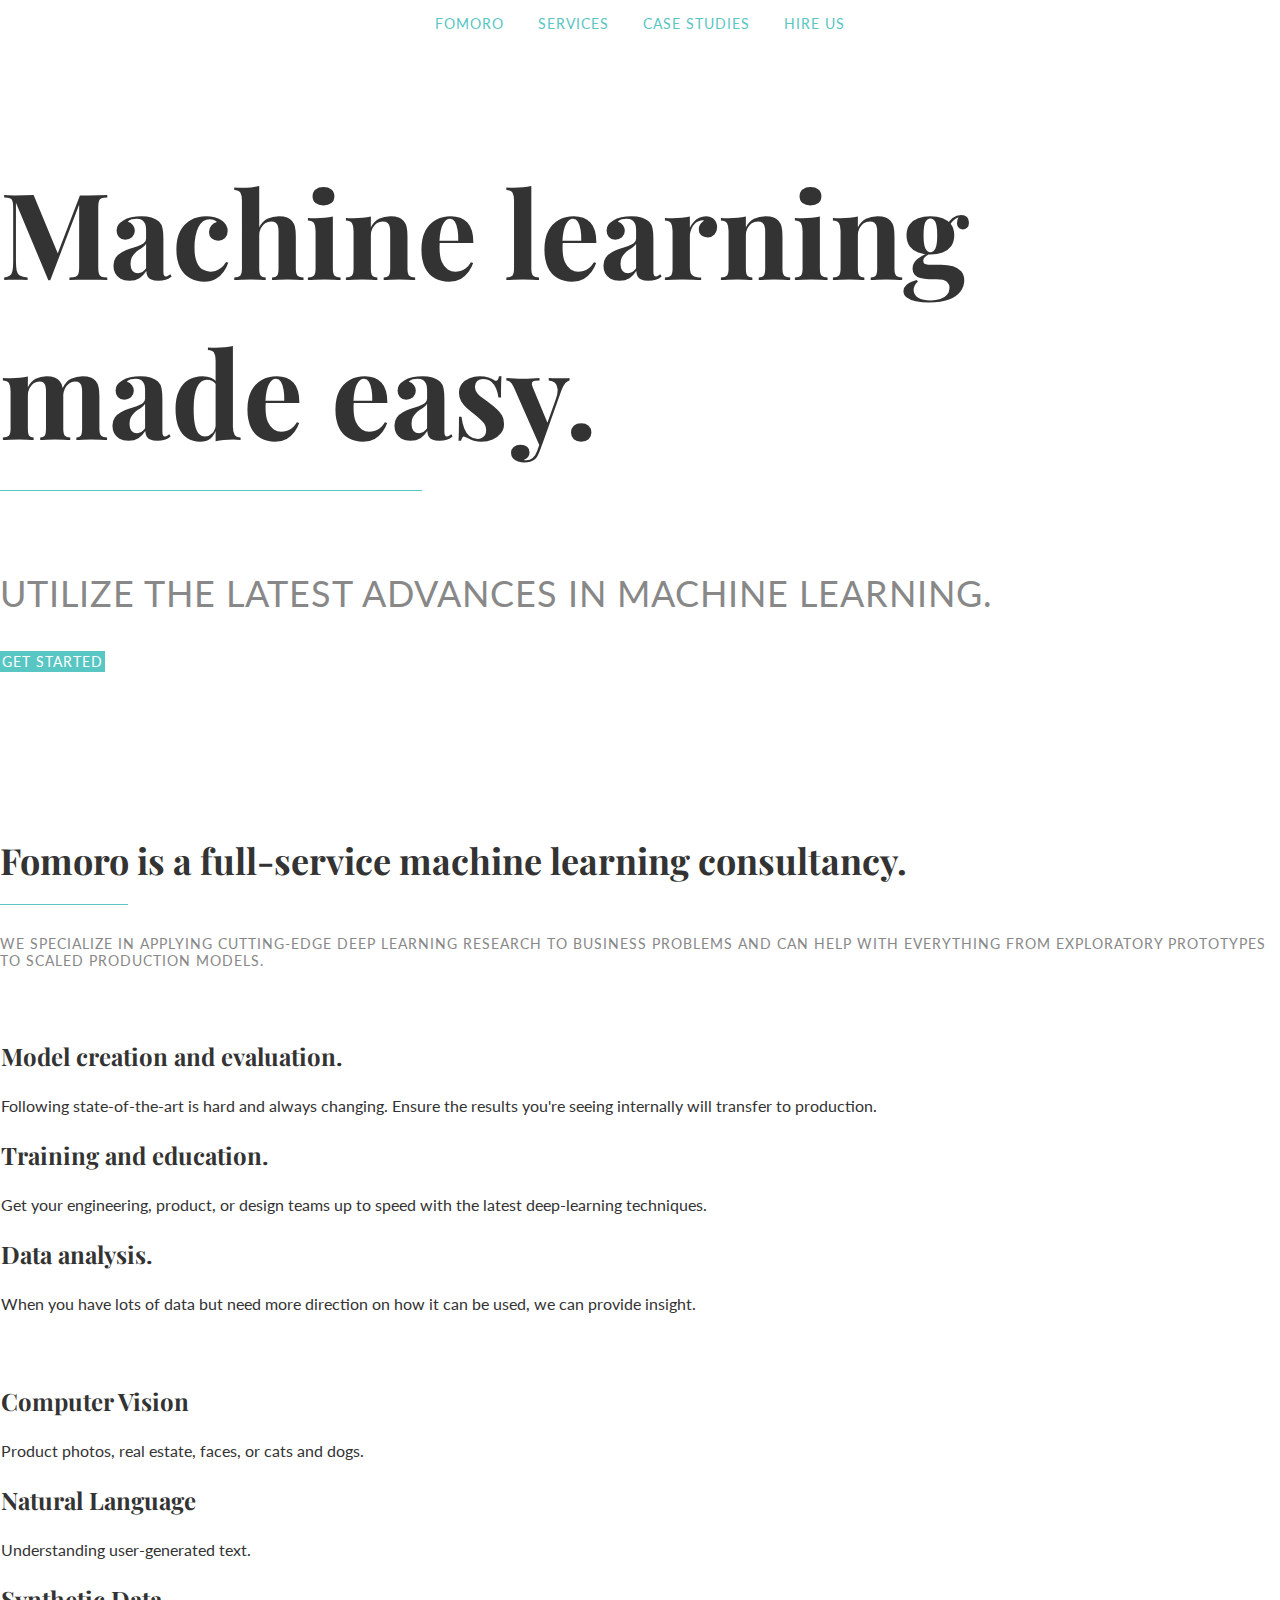
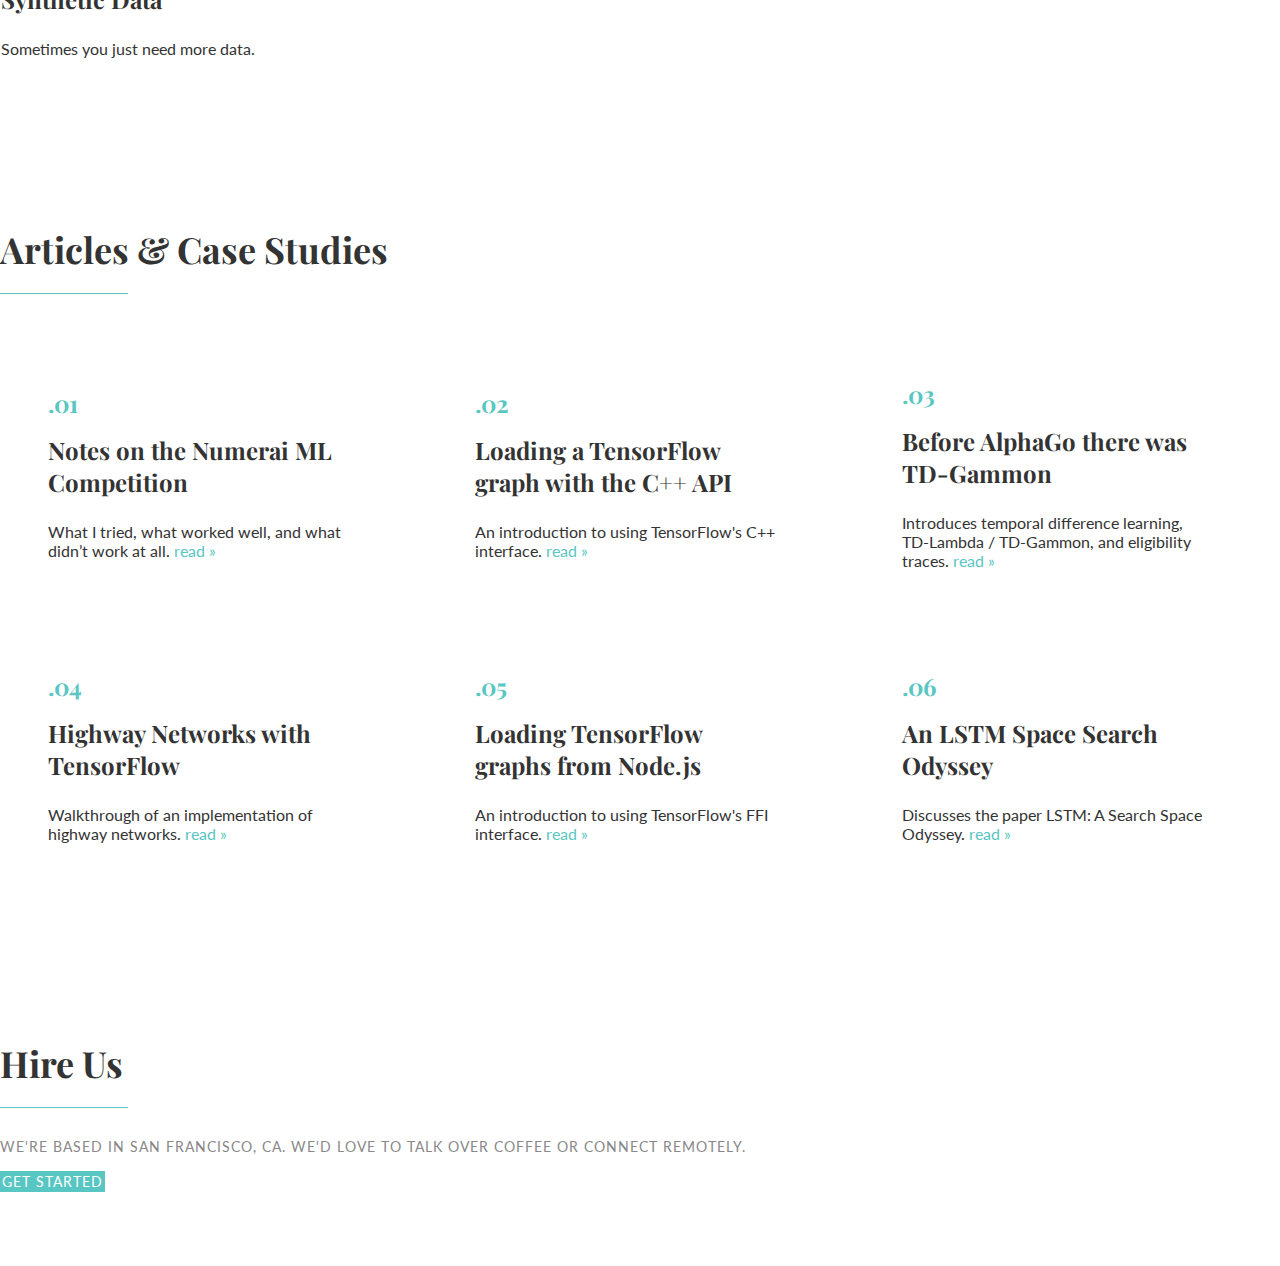
==== index.html @ 766ec42b "Remove default message" ====
<!DOCTYPE html>
<html lang="en">
  <head>
    <meta charset="UTF-8">
    <meta http-equiv="X-UA-Compatible" content="IE=edge">
    <meta name="viewport" content="width=device-width, initial-scale=1, shrink-to-fit=no">
    <meta name="description" content="Machine learning made easy&mdash;consulting services">

    <title>Fomoro</title>

    <link href="favicon.ico" rel="icon">
    <link href="https://fonts.googleapis.com/css?family=Lato:700|Open+Sans:300" rel="stylesheet">
    <link rel="stylesheet" href="https://maxcdn.bootstrapcdn.com/bootstrap/4.0.0-alpha.4/css/bootstrap.min.css" integrity="sha384-2hfp1SzUoho7/TsGGGDaFdsuuDL0LX2hnUp6VkX3CUQ2K4K+xjboZdsXyp4oUHZj" crossorigin="anonymous">
    <link rel="stylesheet" href="/styles/main.css">

  </head>
  <body>

    <nav>
      <a class="first" href="#fomoro">Fomoro</a>
      <a href="#services">Services</a>
      <a href="#case-studies">Case Studies</a>
      <a href="#hire-us" onclick="Intercom('showNewMessage')">Hire Us</a>
    </nav>

    <section id="fomoro">
      <div class="container">
        <h1 class="col-md-12">Machine learning<br />made easy.</h1>
        <p class="sub-heading col-md-8">Utilize the latest advances in machine learning.</p>
        <p class="col-md-12">
            <a href="#contact" class="btn btn-primary btn-lg" onclick="Intercom('showNewMessage')">Get Started</a>
        </p>
      </div>
    </section>
    <section id="services">
      <div class="container">
        <h2 class="col-md-12">Fomoro is a full-service machine learning consultancy.</h2>
        <p class="sub-heading col-md-12">
           We specialize in applying cutting-edge deep learning research to business problems and can help with everything from exploratory prototypes to scaled production models.</p>
        </p>
        <div class="content-section">
          <div class="col-md-4">
            <h3>Model creation and evaluation.</h3>
            <p>Following state-of-the-art is hard and always changing. Ensure the results you're seeing internally will transfer to production.</p>
          </div>
          <div class="col-md-4">
            <h3>Training and education.</h3>
            <p>Get your engineering, product, or design teams up to speed with the latest deep-learning techniques.</p>
          </div>
          <div class="col-md-4">
            <h3>Data analysis.</h3>
            <p>When you have lots of data but need more direction on how it can be used, we can provide insight.</p>
          </div>
        </div>
        <div class="content-section">
          <div class="col-md-4">
            <h3>Computer Vision</h3>
            <p>Product photos, real estate, faces, or cats and dogs.</p>
          </div>
          <div class="col-md-4">
            <h3>Natural Language</h3>
            <p>Understanding user-generated text.</p>
          </div>
          <div class="col-md-4">
            <h3>Synthetic Data</h3>
            <p>Sometimes you just need more data.</p>
          </div>
        </div>
      </div>
    </section>
    <section id="case-studies">
      <div class="container">
        <h2 class="col-md-12">Articles &amp; Case Studies</h2>
        <div class="col-md-12 item-container">
          <div class="item">
            <h3><a href='https://medium.com/@jimfleming/notes-on-the-numerai-ml-competition-14e3d42c19f3#.djr8fx50w' target='_blank'>.01</a>Notes on the Numerai ML Competition</h3>
            <p>What I tried, what worked well, and what didn’t work at all. <a href='https://medium.com/@jimfleming/notes-on-the-numerai-ml-competition-14e3d42c19f3#.djr8fx50w' target='_blank'>read &raquo;</a></p>
          </div>
          <div class="item">
            <h3><a href='https://medium.com/jim-fleming/loading-a-tensorflow-graph-with-the-c-api-4caaff88463f#.6z4xspm78' target='_blank'>.02</a>Loading a TensorFlow graph with the C++ API</h3>
            <p>An introduction to using TensorFlow's C++ interface. <a href='https://medium.com/jim-fleming/loading-a-tensorflow-graph-with-the-c-api-4caaff88463f#.6z4xspm78' target='_blank'>read &raquo;</a></p>
          </div>
          <div class="item">
            <h3><a href='https://medium.com/jim-fleming/before-alphago-there-was-td-gammon-13deff866197#.bs6jgsn0q' target='_blank'>.03</a>Before AlphaGo there was TD-Gammon</h3>
            <p>Introduces temporal difference learning, TD-Lambda / TD-Gammon, and eligibility traces. <a href='https://medium.com/jim-fleming/before-alphago-there-was-td-gammon-13deff866197#.bs6jgsn0q' target='_blank'>read &raquo;</a></p>
          </div>
          <div class="item">
            <h3><a href='https://medium.com/jim-fleming/highway-networks-with-tensorflow-1e6dfa667daa#.y8e3gtjgt' target='_blank'>.04</a>Highway Networks with TensorFlow</h3>
            <p>Walkthrough of an implementation of highway networks. <a href='https://medium.com/jim-fleming/highway-networks-with-tensorflow-1e6dfa667daa#.y8e3gtjgt' target='_blank'>read &raquo;</a></p>
          </div>
          <div class="item">
            <h3><a href='https://medium.com/jim-fleming/loading-tensorflow-graphs-via-host-languages-be10fd81876f#.wbjr0rbnh' target='_blank'>.05</a>Loading TensorFlow graphs from Node.js</h3>
            <p>An introduction to using TensorFlow's FFI interface. <a href='https://medium.com/jim-fleming/loading-tensorflow-graphs-via-host-languages-be10fd81876f#.wbjr0rbnh' target='_blank'>read &raquo;</a></p>
          </div>
          <div class="item">
            <h3><a href='https://medium.com/jim-fleming/implementing-lstm-a-search-space-odyssey-7d50c3bacf93#.ju5tr426h' target='_blank'>.06</a>An LSTM Space Search Odyssey</h3>
            <p>Discusses the paper LSTM: A Search Space Odyssey. <a href='https://medium.com/jim-fleming/implementing-lstm-a-search-space-odyssey-7d50c3bacf93#.ju5tr426h' target='_blank'>read &raquo;</a></p>
          </div>
        </div>
      </div>
    </section>
    <section id="hire-us">
      <div class="container">
        <h2 class="col-md-12">Hire Us</h2>
        <p class="sub-heading col-md-12">We're based in San Francisco, CA. We'd love to talk over coffee or connect remotely.</p>
        <p class="col-md-12">
            <a href="#contact" class="btn btn-primary btn-lg" onclick="Intercom('showNewMessage')">Get Started</a>
        </p>
      </div>
    </section>
    <div id="gears" class="image"/>    
    <script>
      !function(){var analytics=window.analytics=window.analytics||[];if(!analytics.initialize)if(analytics.invoked)window.console&&console.error&&console.error("Segment snippet included twice.");else{analytics.invoked=!0;analytics.methods=["trackSubmit","trackClick","trackLink","trackForm","pageview","identify","group","track","ready","alias","page","once","off","on"];analytics.factory=function(t){return function(){var e=Array.prototype.slice.call(arguments);e.unshift(t);analytics.push(e);return analytics}};for(var t=0;t<analytics.methods.length;t++){var e=analytics.methods[t];analytics[e]=analytics.factory(e)}analytics.load=function(t){var e=document.createElement("script");e.type="text/javascript";e.async=!0;e.src=("https:"===document.location.protocol?"https://":"http://")+"cdn.segment.com/analytics.js/v1/"+t+"/analytics.min.js";var n=document.getElementsByTagName("script")[0];n.parentNode.insertBefore(e,n)};analytics.SNIPPET_VERSION="3.0.1";
        analytics.load("8Ufk21a4lJGLdAn3DecjekkwQHIO7upU");
        analytics.page()
      }}();
    </script>

    <script>
      window.intercomSettings = {
        app_id: "af833orb"
      };
    </script>
    <script>(function(){var w=window;var ic=w.Intercom;if(typeof ic==="function"){ic('reattach_activator');ic('update',intercomSettings);}else{var d=document;var i=function(){i.c(arguments)};i.q=[];i.c=function(args){i.q.push(args)};w.Intercom=i;function l(){var s=d.createElement('script');s.type='text/javascript';s.async=true;s.src='https://widget.intercom.io/widget/af833orb';var x=d.getElementsByTagName('script')[0];x.parentNode.insertBefore(s,x);}if(w.attachEvent){w.attachEvent('onload',l);}else{w.addEventListener('load',l,false);}}})()</script>
  </body>
</html>
---- styles/main.css ----
@import url('https://fonts.googleapis.com/css?family=Lato|Playfair+Display');

html, body {
  height: 100%;
}

body {
  margin: 0;
  padding: 0;
  font-family: 'Lato', sans-serif;
  font-size: 16px;
  color: #333;
}

a {
  color: #58c6c2;
  text-decoration: none;
}

a:hover, a:active, a:focus {
  color: #8ead67;
  text-decoration: none;
}

h1, h2, h3 {
  font-family: 'Playfair Display', serif;
}

h1 {
  margin-top: 10vh;
  font-size: 120px;
}

h2 {
  font-size: 36px;
}

h1:after, h2:after {
  content: '';
  display: block;
  width: 10%;
  height: 1px;
  background-color: #58c6c2;
  margin: 20px 0 0;
}

h1:after {
  width: 33%;
}

h3 {
  font-size: 24px;
}

nav {
  text-align: center;
  position: fixed;
  top: 0;
  z-index: 2;
  width: 100%;
  background: #fff;
}

nav a {
  padding: 15px;
  display: inline-block;
  text-transform: uppercase;
  font-size: 14px;
  letter-spacing: 1px;
}

section {
  padding: 60px 0;
  overflow: hidden;
}

.sub-heading{
  text-transform: uppercase;
  font-size: 14px;
  color: #888;
  letter-spacing: 1px;
}

#fomoro .sub-heading {
  font-size: 36px;
}

.content-section {
  padding-top: 30px;
  border: 1px solid transparent;
  overflow: hidden;
}

.item-container {
  display: flex;
  flex-flow: row wrap;
}

.item {
  width: 300px;
  margin: auto;
  padding: 30px;
  padding-left: 0;
}

.item h3 a {
  display: block;
  margin-bottom: 15px;
}

.btn-primary {
  color: #fff;
  background-color: #58c6c2;
  border: 2px solid #58c6c2;
  border-radius: 0;
  text-transform: uppercase;
  font-size: 14px;
  letter-spacing: 1px;
}

.btn-primary:hover,
.btn-primary:active,
.btn-primary:focus,
.btn-primary:active:focus {
  color: #58c6c2;
  background-color: #fff;
  border: 2px solid #58c6c2;
}
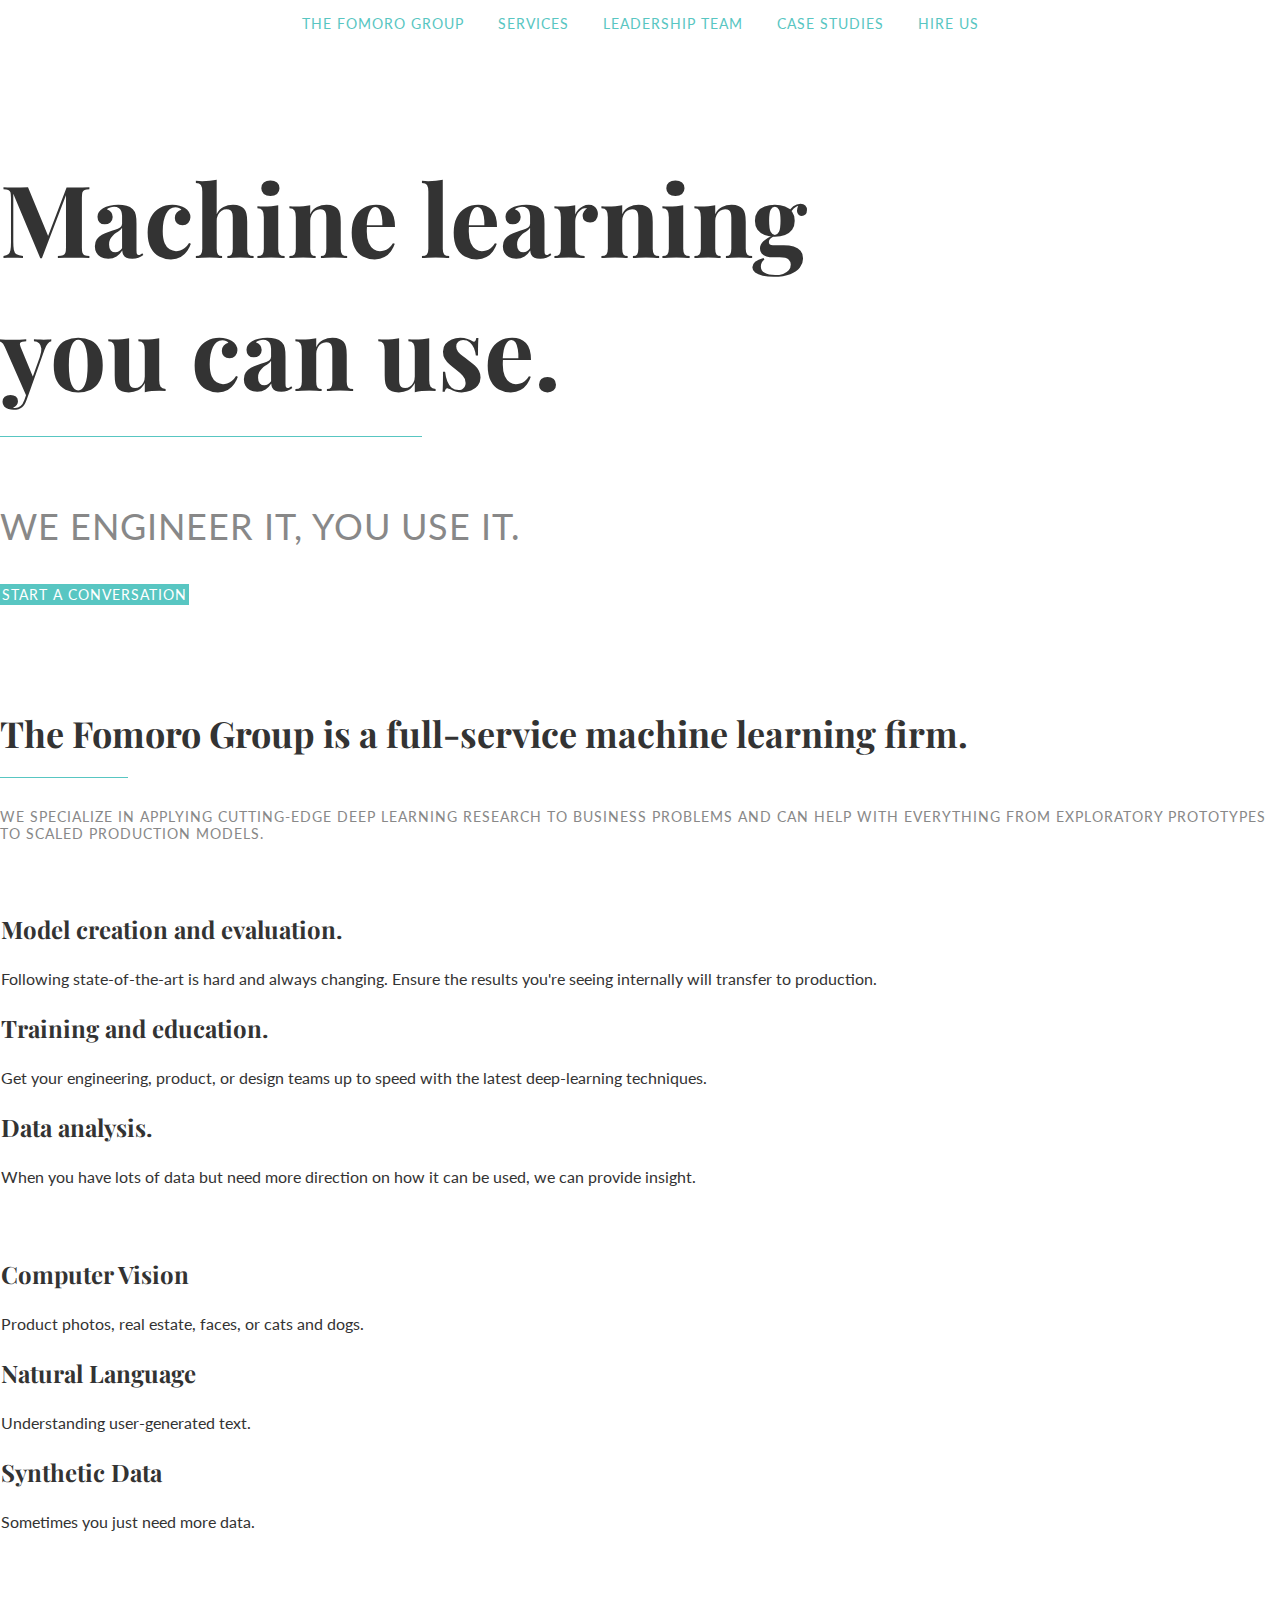
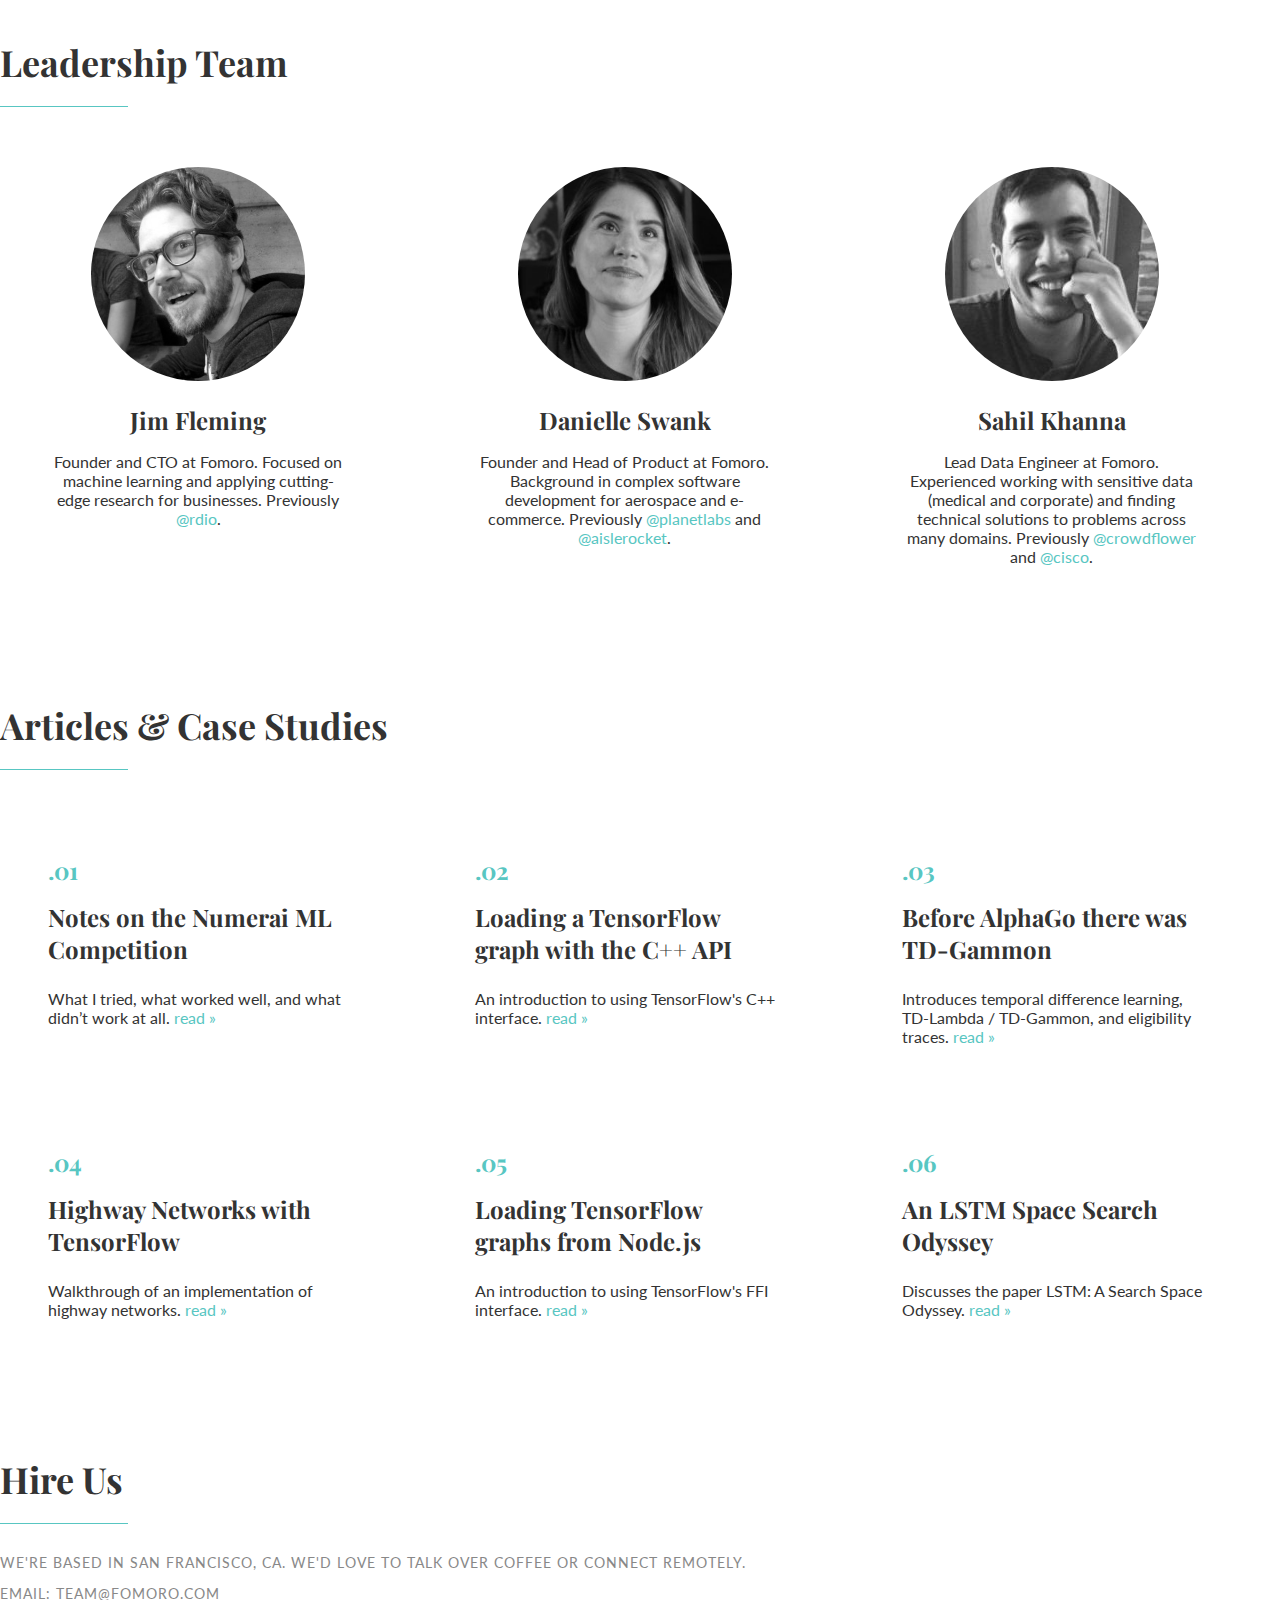
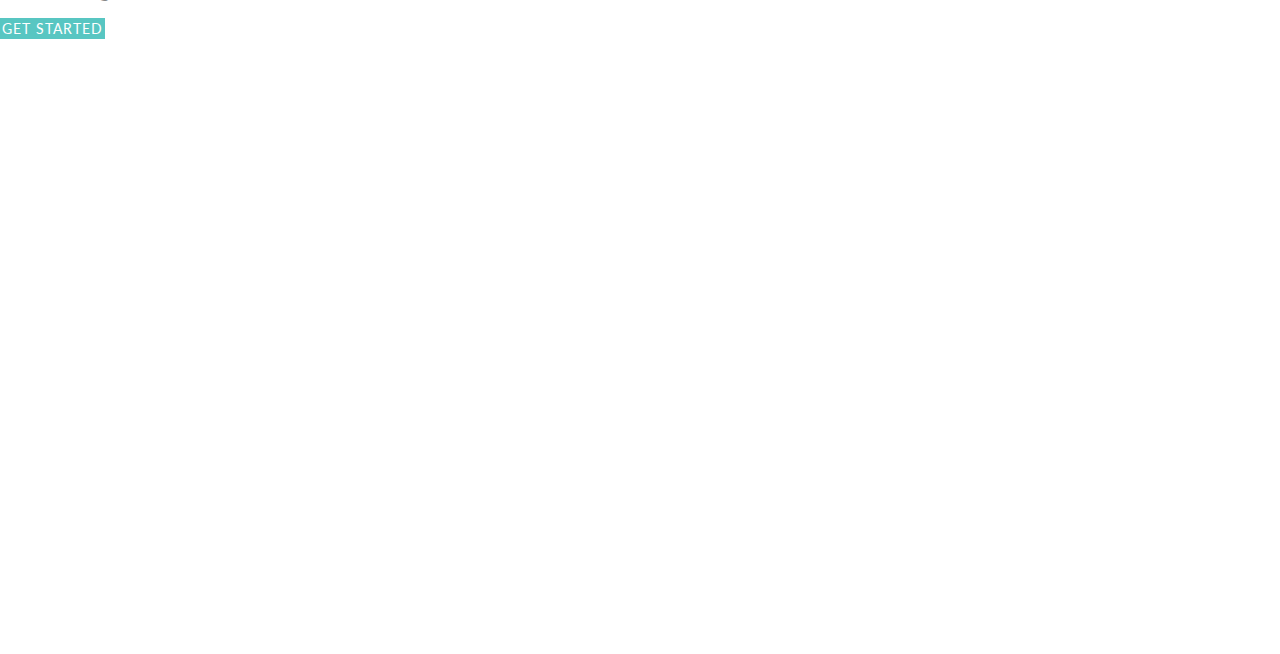
==== commit eb1867ac: "adds leadership team section to the website" ====
--- a/index.html
+++ b/index.html
@@ -6,7 +6,7 @@
     <meta name="viewport" content="width=device-width, initial-scale=1, shrink-to-fit=no">
     <meta name="description" content="Machine learning made easy&mdash;consulting services">
 
-    <title>Fomoro</title>
+    <title>The Fomoro Group</title>
 
     <link href="favicon.ico" rel="icon">
     <link href="https://fonts.googleapis.com/css?family=Lato:700|Open+Sans:300" rel="stylesheet">
@@ -17,24 +17,25 @@
   <body>
 
     <nav>
-      <a class="first" href="#fomoro">Fomoro</a>
+      <a class="first" href="#fomoro">The Fomoro Group</a>
       <a href="#services">Services</a>
+      <a href="#leadership-team">Leadership Team</a>
       <a href="#case-studies">Case Studies</a>
       <a href="#hire-us" onclick="Intercom('showNewMessage')">Hire Us</a>
     </nav>
 
     <section id="fomoro">
       <div class="container">
-        <h1 class="col-md-12">Machine learning<br />made easy.</h1>
-        <p class="sub-heading col-md-8">Utilize the latest advances in machine learning.</p>
+        <h1 class="col-md-12">Machine learning<br>you can use.</h1>
+        <p class="sub-heading col-md-8">We engineer it, you use it.</p>
         <p class="col-md-12">
-            <a href="#contact" class="btn btn-primary btn-lg" onclick="Intercom('showNewMessage')">Get Started</a>
+            <a href="#contact" class="btn btn-primary btn-lg" onclick="Intercom('showNewMessage')">Start a conversation</a>
         </p>
       </div>
     </section>
     <section id="services">
       <div class="container">
-        <h2 class="col-md-12">Fomoro is a full-service machine learning consultancy.</h2>
+        <h2 class="col-md-12">The Fomoro Group is a full-service machine learning firm.</h2>
         <p class="sub-heading col-md-12">
            We specialize in applying cutting-edge deep learning research to business problems and can help with everything from exploratory prototypes to scaled production models.</p>
         </p>
@@ -64,6 +65,28 @@
           <div class="col-md-4">
             <h3>Synthetic Data</h3>
             <p>Sometimes you just need more data.</p>
+          </div>
+        </div>
+      </div>
+    </section>
+    <section id="leadership-team">
+      <div class="container">
+        <h2 class="col-md-12">Leadership Team</h2>
+        <div class="col-md-12 item-container leadership">
+          <div class="item">
+              <img class="circle" src="/images/jim.png">
+              <h3>Jim Fleming</h3>
+              <p>Founder and CTO at Fomoro. Focused on machine learning and applying cutting-edge research for businesses. Previously <a href="//twitter.com/rdio">@rdio</a>.</p>
+          </div>
+          <div class="item">
+              <img class="circle" src="/images/danielle.png">
+              <h3>Danielle Swank</h3>
+              <p>Founder and Head of Product at Fomoro. Background in complex software development for aerospace and e-commerce. Previously <a href="//twitter.com/planetlabs">@planetlabs</a> and <a href="//twitter.com/aislerocket">@aislerocket</a>.</p>
+          </div>
+          <div class="item">
+              <img class="circle" src="/images/sahil.png">
+              <h3>Sahil Khanna</h3>
+              <p>Lead Data Engineer at Fomoro. Experienced working with sensitive data (medical and corporate) and finding technical solutions to problems across many domains. Previously <a href="//twitter.com/crowdflower">@crowdflower</a> and <a href="//twitter.com/cisco">@cisco</a>.</p>
           </div>
         </div>
       </div>
@@ -103,12 +126,13 @@
       <div class="container">
         <h2 class="col-md-12">Hire Us</h2>
         <p class="sub-heading col-md-12">We're based in San Francisco, CA. We'd love to talk over coffee or connect remotely.</p>
+        <p class="sub-heading col-md-12">Email: team@fomoro.com</p>
         <p class="col-md-12">
             <a href="#contact" class="btn btn-primary btn-lg" onclick="Intercom('showNewMessage')">Get Started</a>
         </p>
       </div>
     </section>
-    <div id="gears" class="image"/>    
+    <div id="gears" class="image"/>
     <script>
       !function(){var analytics=window.analytics=window.analytics||[];if(!analytics.initialize)if(analytics.invoked)window.console&&console.error&&console.error("Segment snippet included twice.");else{analytics.invoked=!0;analytics.methods=["trackSubmit","trackClick","trackLink","trackForm","pageview","identify","group","track","ready","alias","page","once","off","on"];analytics.factory=function(t){return function(){var e=Array.prototype.slice.call(arguments);e.unshift(t);analytics.push(e);return analytics}};for(var t=0;t<analytics.methods.length;t++){var e=analytics.methods[t];analytics[e]=analytics.factory(e)}analytics.load=function(t){var e=document.createElement("script");e.type="text/javascript";e.async=!0;e.src=("https:"===document.location.protocol?"https://":"http://")+"cdn.segment.com/analytics.js/v1/"+t+"/analytics.min.js";var n=document.getElementsByTagName("script")[0];n.parentNode.insertBefore(e,n)};analytics.SNIPPET_VERSION="3.0.1";
         analytics.load("8Ufk21a4lJGLdAn3DecjekkwQHIO7upU");
--- a/styles/main.css
+++ b/styles/main.css
@@ -28,7 +28,7 @@
 
 h1 {
   margin-top: 10vh;
-  font-size: 120px;
+  font-size: 100px;
 }
 
 h2 {
@@ -70,8 +70,12 @@
 }
 
 section {
-  padding: 60px 0;
+  padding-top: 60px;
   overflow: hidden;
+}
+
+section:last-of-type {
+  padding-bottom: 60px;
 }
 
 .sub-heading{
@@ -83,6 +87,28 @@
 
 #fomoro .sub-heading {
   font-size: 36px;
+}
+
+.image {
+  background-position: top center;
+  background-repeat: no-repeat;
+  background-size: cover;
+  background-attachment: fixed;
+  width: 100%;
+  height: 1px;
+  padding-top: 60vh;
+  clear: both;
+}
+
+#gears {
+  background-image: url(/images/gears.jpg);
+}
+
+#motorcycle {
+  background-image: url(/images/motorcycle.jpg);
+}
+#rider {
+  background-image: url(/images/rider.jpg);
 }
 
 .content-section {
@@ -98,7 +124,7 @@
 
 .item {
   width: 300px;
-  margin: auto;
+  margin: 0 auto;
   padding: 30px;
   padding-left: 0;
 }
@@ -106,6 +132,20 @@
 .item h3 a {
   display: block;
   margin-bottom: 15px;
+}
+
+.leadership {
+  text-align: center;
+}
+
+.leadership h3 {
+  margin: 20px 0 10px 0;
+}
+
+.circle {
+    border-radius: 50%;
+    width: 214px;
+    height: 214px;
 }
 
 .btn-primary {
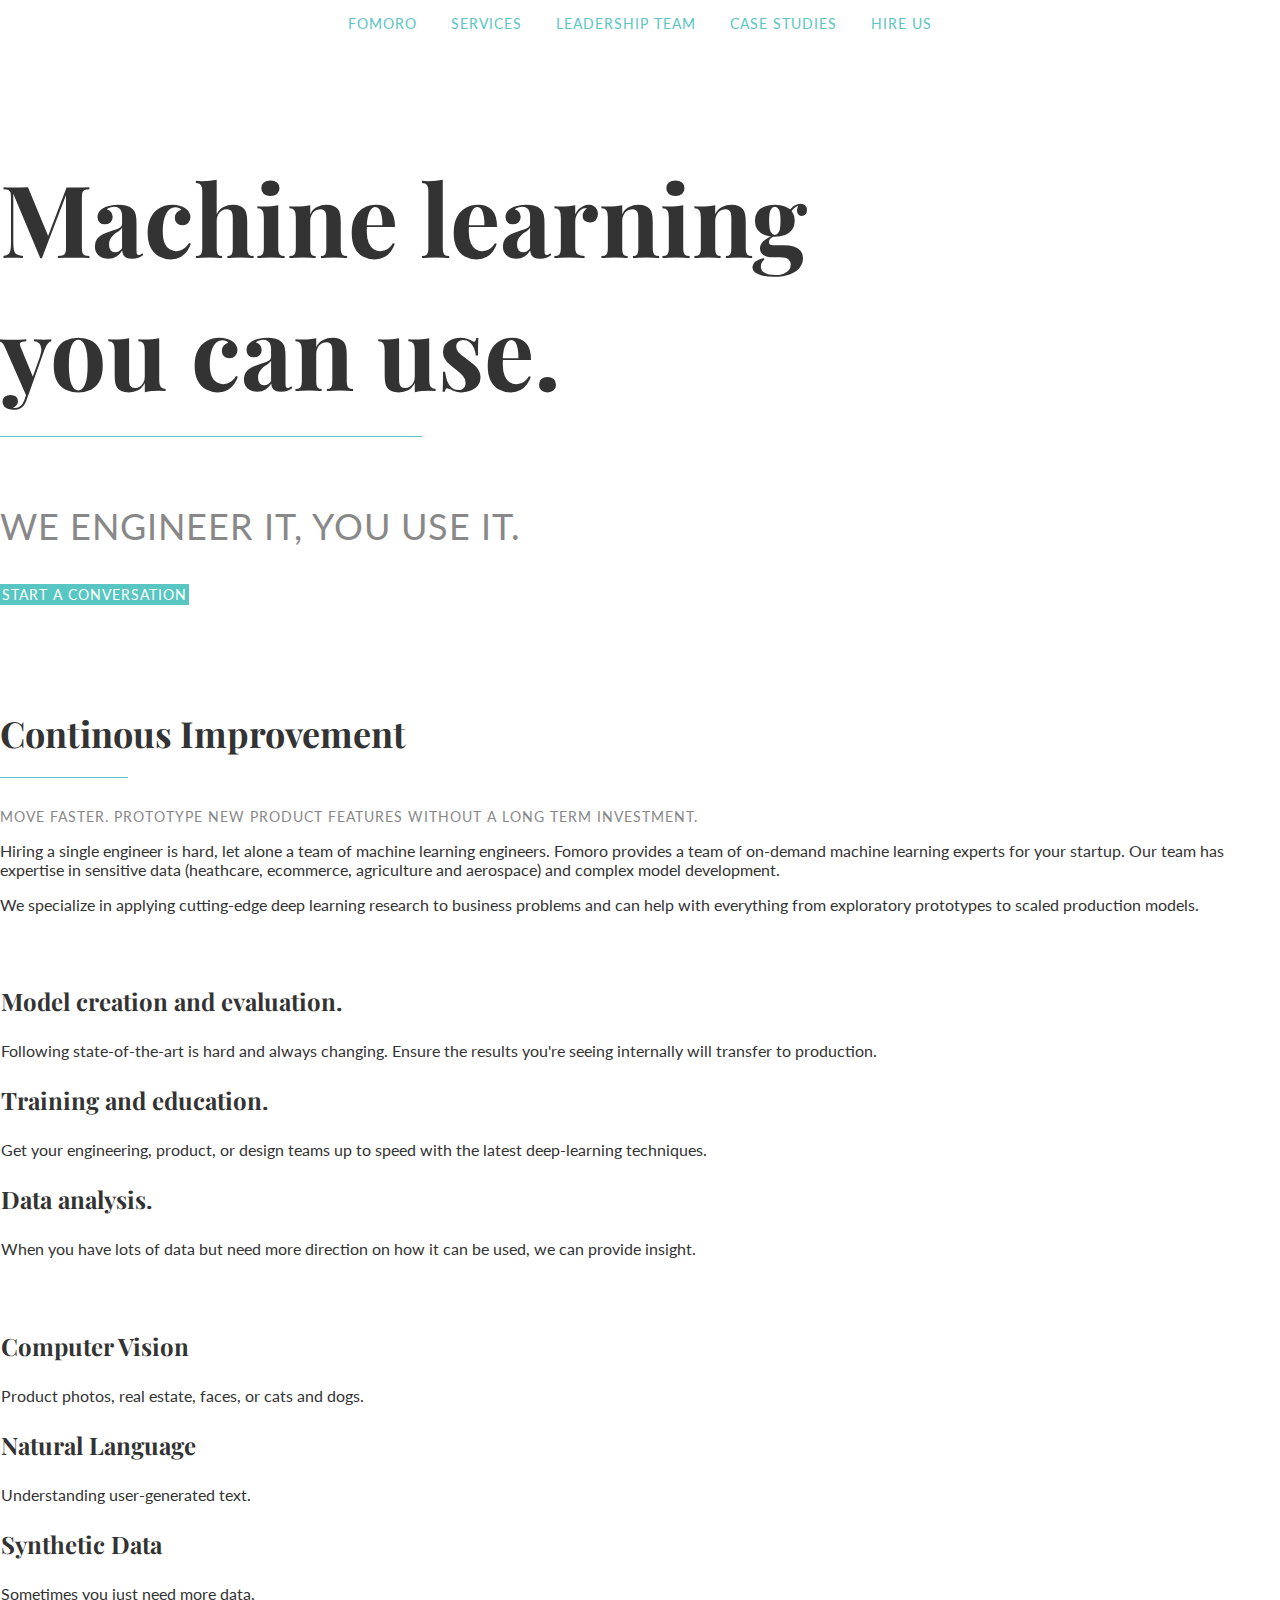
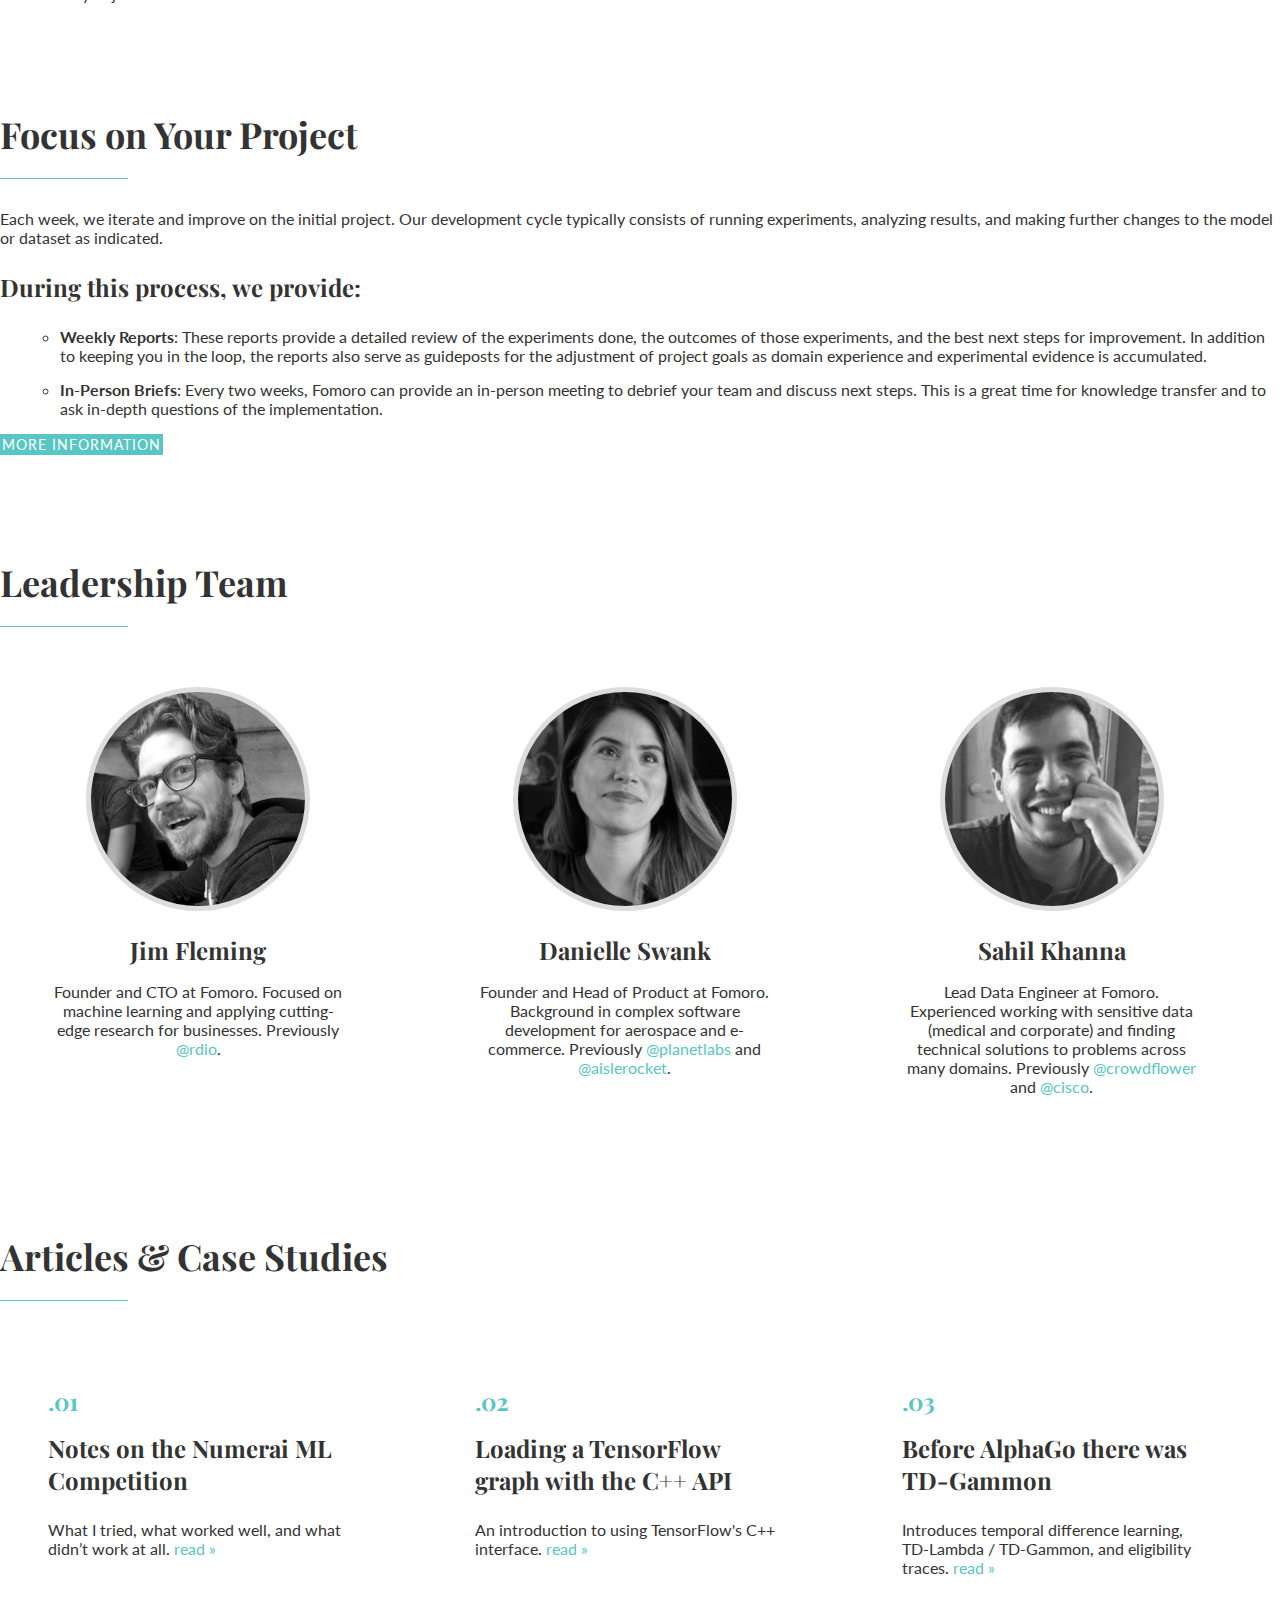
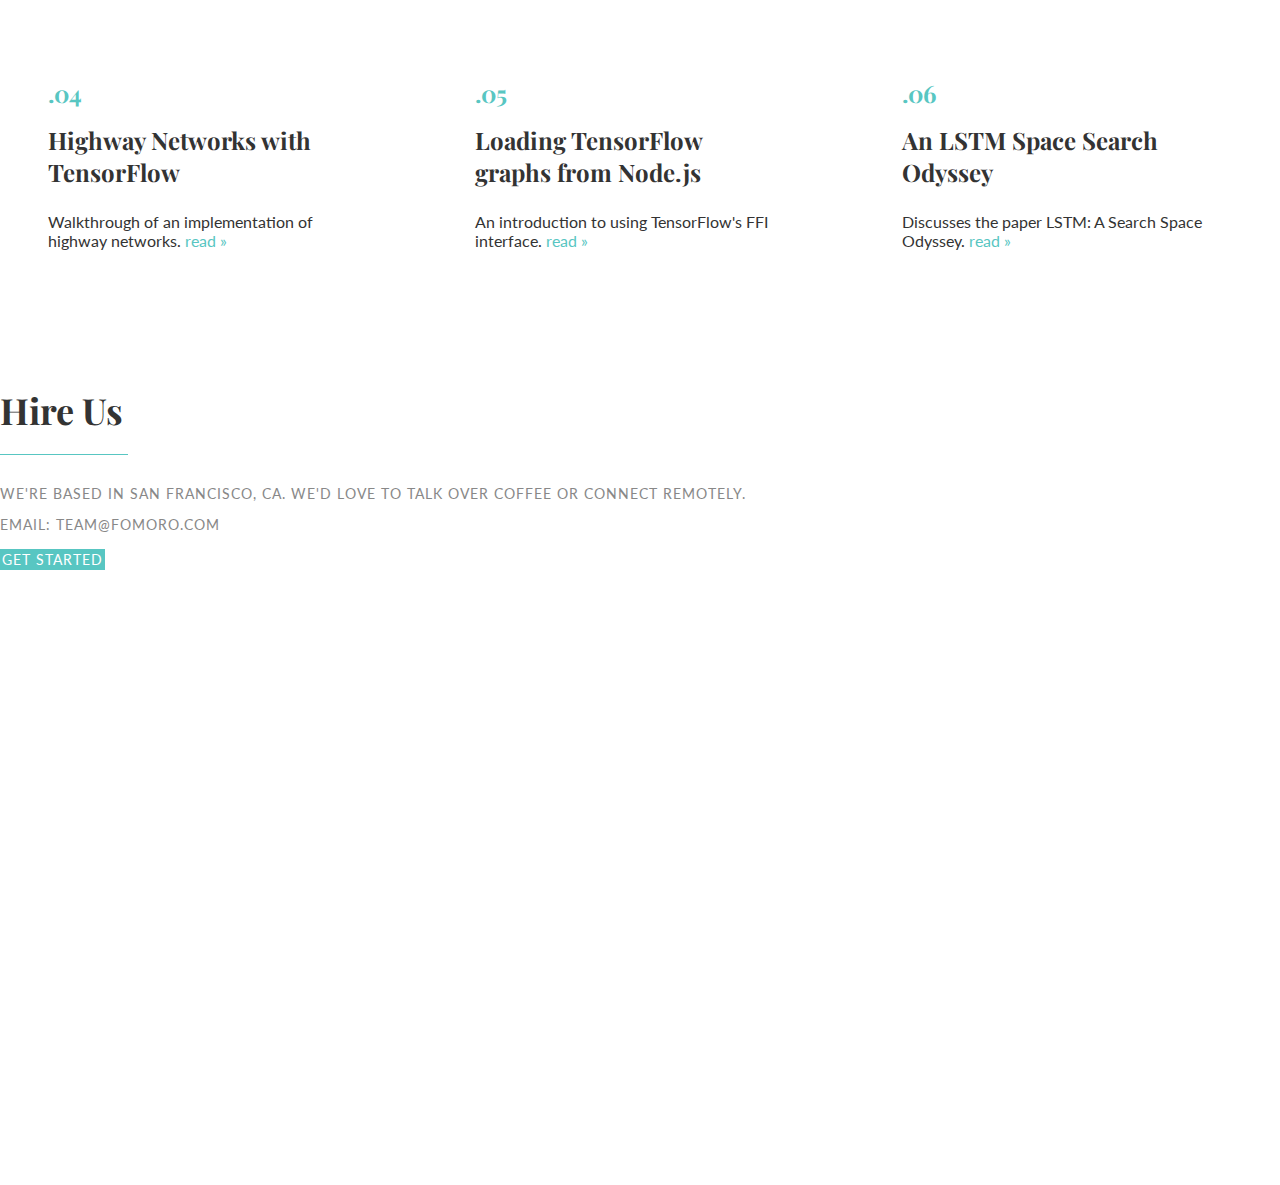
==== commit 77e87b25: "added services section" ====
--- a/index.html
+++ b/index.html
@@ -6,7 +6,7 @@
     <meta name="viewport" content="width=device-width, initial-scale=1, shrink-to-fit=no">
     <meta name="description" content="Machine learning made easy&mdash;consulting services">
 
-    <title>The Fomoro Group</title>
+    <title>Fomoro</title>
 
     <link href="favicon.ico" rel="icon">
     <link href="https://fonts.googleapis.com/css?family=Lato:700|Open+Sans:300" rel="stylesheet">
@@ -17,7 +17,7 @@
   <body>
 
     <nav>
-      <a class="first" href="#fomoro">The Fomoro Group</a>
+      <a class="first" href="#fomoro">Fomoro</a>
       <a href="#services">Services</a>
       <a href="#leadership-team">Leadership Team</a>
       <a href="#case-studies">Case Studies</a>
@@ -35,8 +35,10 @@
     </section>
     <section id="services">
       <div class="container">
-        <h2 class="col-md-12">The Fomoro Group is a full-service machine learning firm.</h2>
-        <p class="sub-heading col-md-12">
+        <h2 class="col-md-12">Continous Improvement</h2>
+        <p class="sub-heading col-md-12">Move faster. Prototype new product features without a long term investment.</p>
+        <p class="col-md-12">Hiring a single engineer is hard, let alone a team of machine learning engineers. Fomoro provides a team of on-demand machine learning experts for your startup. Our team has expertise in sensitive data (heathcare, ecommerce, agriculture and aerospace) and complex model development. </p>
+        <p class="col-md-12">
            We specialize in applying cutting-edge deep learning research to business problems and can help with everything from exploratory prototypes to scaled production models.</p>
         </p>
         <div class="content-section">
@@ -68,6 +70,21 @@
           </div>
         </div>
       </div>
+    </section>
+
+    <section id="services">
+      <div class="container">
+        <h2 class="col-md-12">Focus on Your Project</h2>
+        <p class="col-md-12">Each week, we iterate and improve on the initial project. Our development cycle typically consists of running experiments, analyzing results, and making further changes to the model or dataset as indicated.</p>
+        <h3 class="col-md-12">During this process, we provide:</h3>
+        <ul class="process col-md-12">
+          <li><strong>Weekly Reports</strong>: These reports provide a detailed review of the experiments done, the outcomes of those experiments, and the best next steps for improvement. In addition to keeping you in the loop, the reports also serve as guideposts for the adjustment of project goals as domain experience and experimental evidence is accumulated.</li>
+          <li><strong>In-Person Briefs</strong>: Every two weeks, Fomoro can provide an in-person meeting to debrief your team and discuss next steps. This is a great time for knowledge transfer and to ask in-depth questions of the implementation.</li>
+        </ul>
+        <p class="col-md-12">
+            <a href="#contact" class="btn btn-primary btn-lg" onclick="Intercom('showNewMessage')">More Information</a>
+        </p>
+      <div>
     </section>
     <section id="leadership-team">
       <div class="container">
--- a/styles/main.css
+++ b/styles/main.css
@@ -134,6 +134,15 @@
   margin-bottom: 15px;
 }
 
+ul.process {
+    list-style: circle;
+}
+
+ul.process li {
+    margin-left: 20px;
+    margin-bottom: 15px;
+}
+
 .leadership {
   text-align: center;
 }
@@ -146,6 +155,7 @@
     border-radius: 50%;
     width: 214px;
     height: 214px;
+    border: 5px solid #ddd;
 }
 
 .btn-primary {
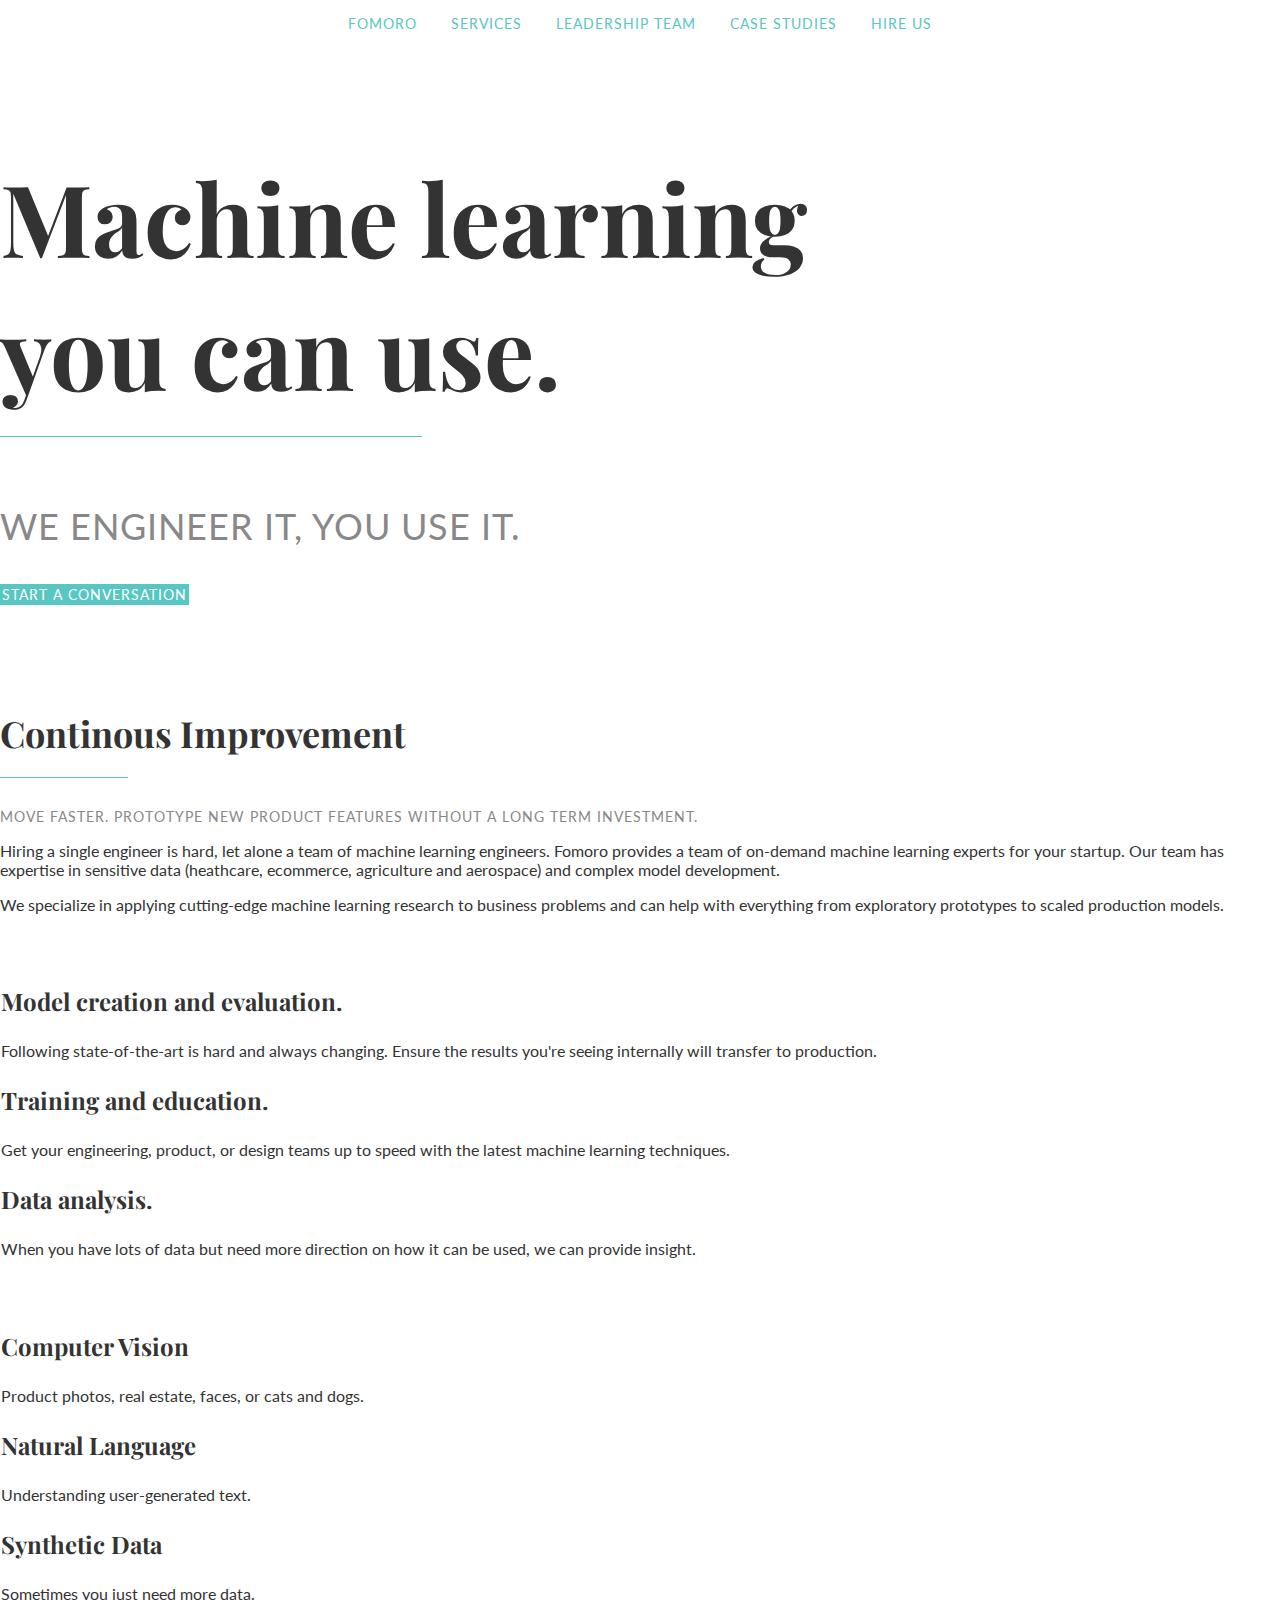
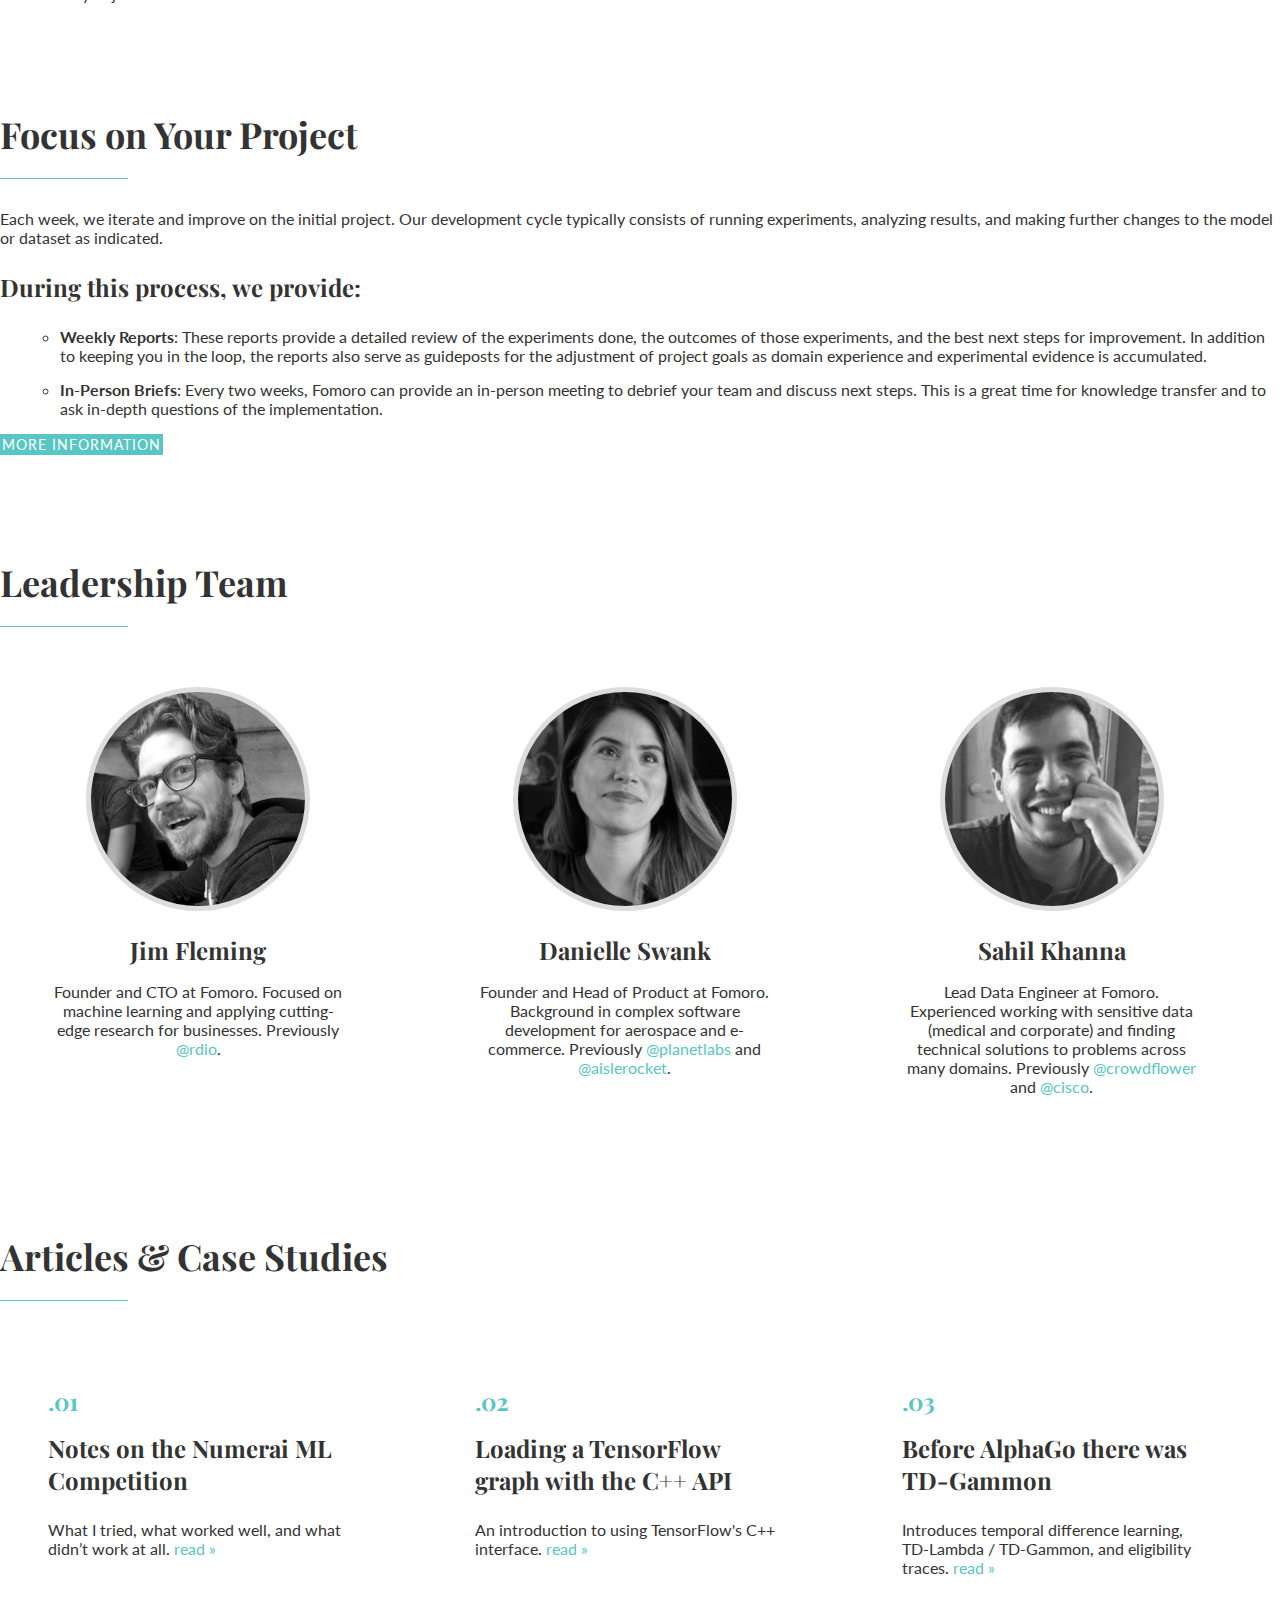
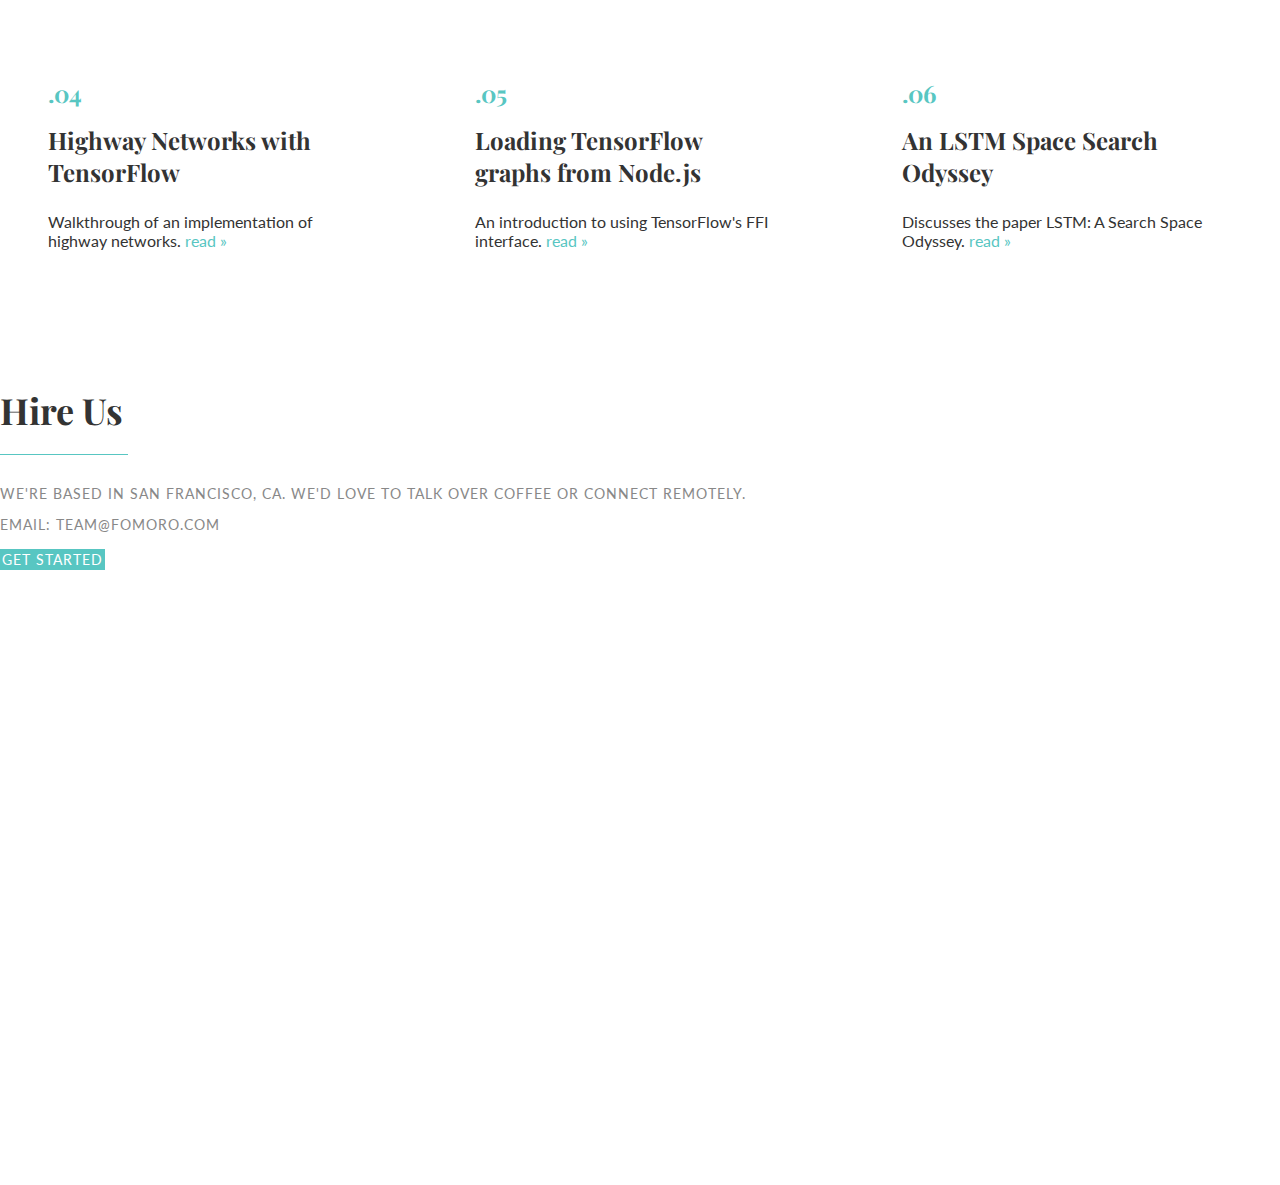
==== commit 58c0a7e3: "Update copy" ====
--- a/index.html
+++ b/index.html
@@ -4,7 +4,7 @@
     <meta charset="UTF-8">
     <meta http-equiv="X-UA-Compatible" content="IE=edge">
     <meta name="viewport" content="width=device-width, initial-scale=1, shrink-to-fit=no">
-    <meta name="description" content="Machine learning made easy&mdash;consulting services">
+    <meta name="description" content="Machine learning you can use&mdash;consulting services">
 
     <title>Fomoro</title>
 
@@ -39,7 +39,7 @@
         <p class="sub-heading col-md-12">Move faster. Prototype new product features without a long term investment.</p>
         <p class="col-md-12">Hiring a single engineer is hard, let alone a team of machine learning engineers. Fomoro provides a team of on-demand machine learning experts for your startup. Our team has expertise in sensitive data (heathcare, ecommerce, agriculture and aerospace) and complex model development. </p>
         <p class="col-md-12">
-           We specialize in applying cutting-edge deep learning research to business problems and can help with everything from exploratory prototypes to scaled production models.</p>
+           We specialize in applying cutting-edge machine learning research to business problems and can help with everything from exploratory prototypes to scaled production models.</p>
         </p>
         <div class="content-section">
           <div class="col-md-4">
@@ -48,7 +48,7 @@
           </div>
           <div class="col-md-4">
             <h3>Training and education.</h3>
-            <p>Get your engineering, product, or design teams up to speed with the latest deep-learning techniques.</p>
+            <p>Get your engineering, product, or design teams up to speed with the latest machine learning techniques.</p>
           </div>
           <div class="col-md-4">
             <h3>Data analysis.</h3>
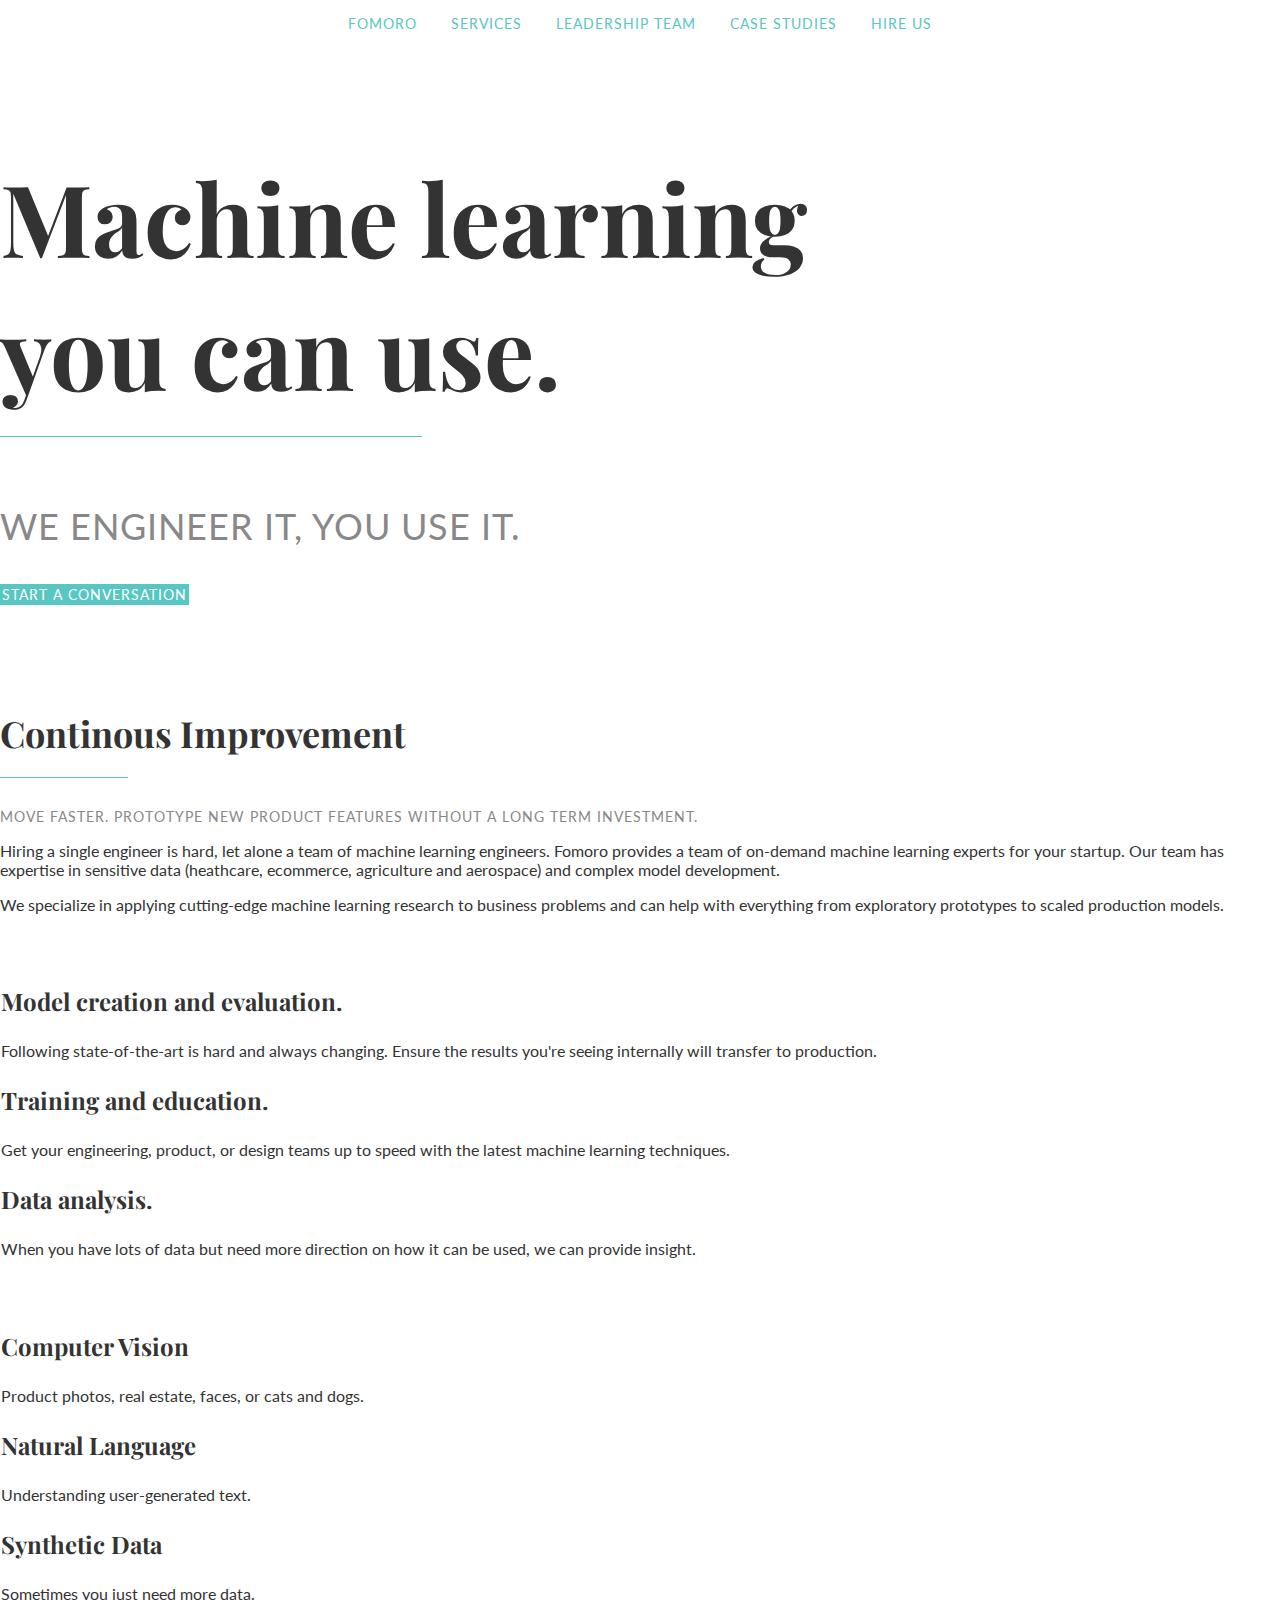
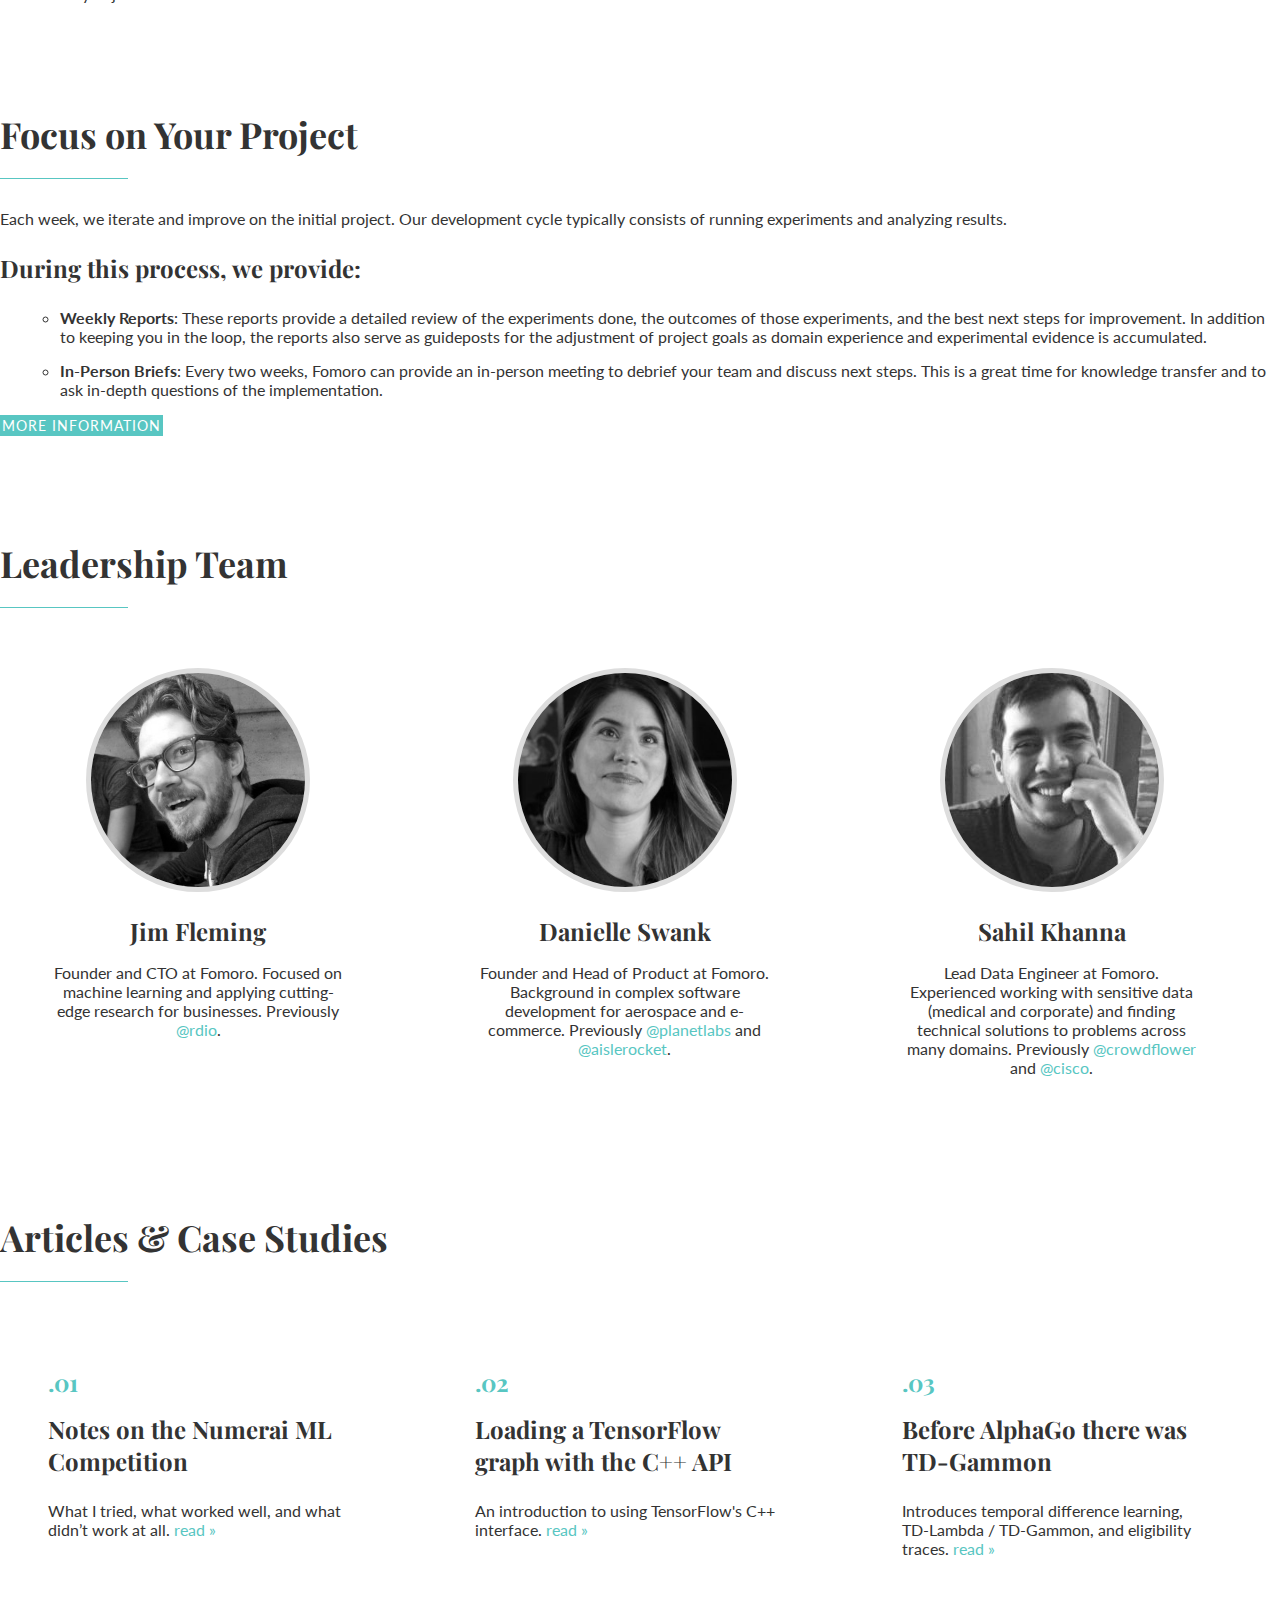
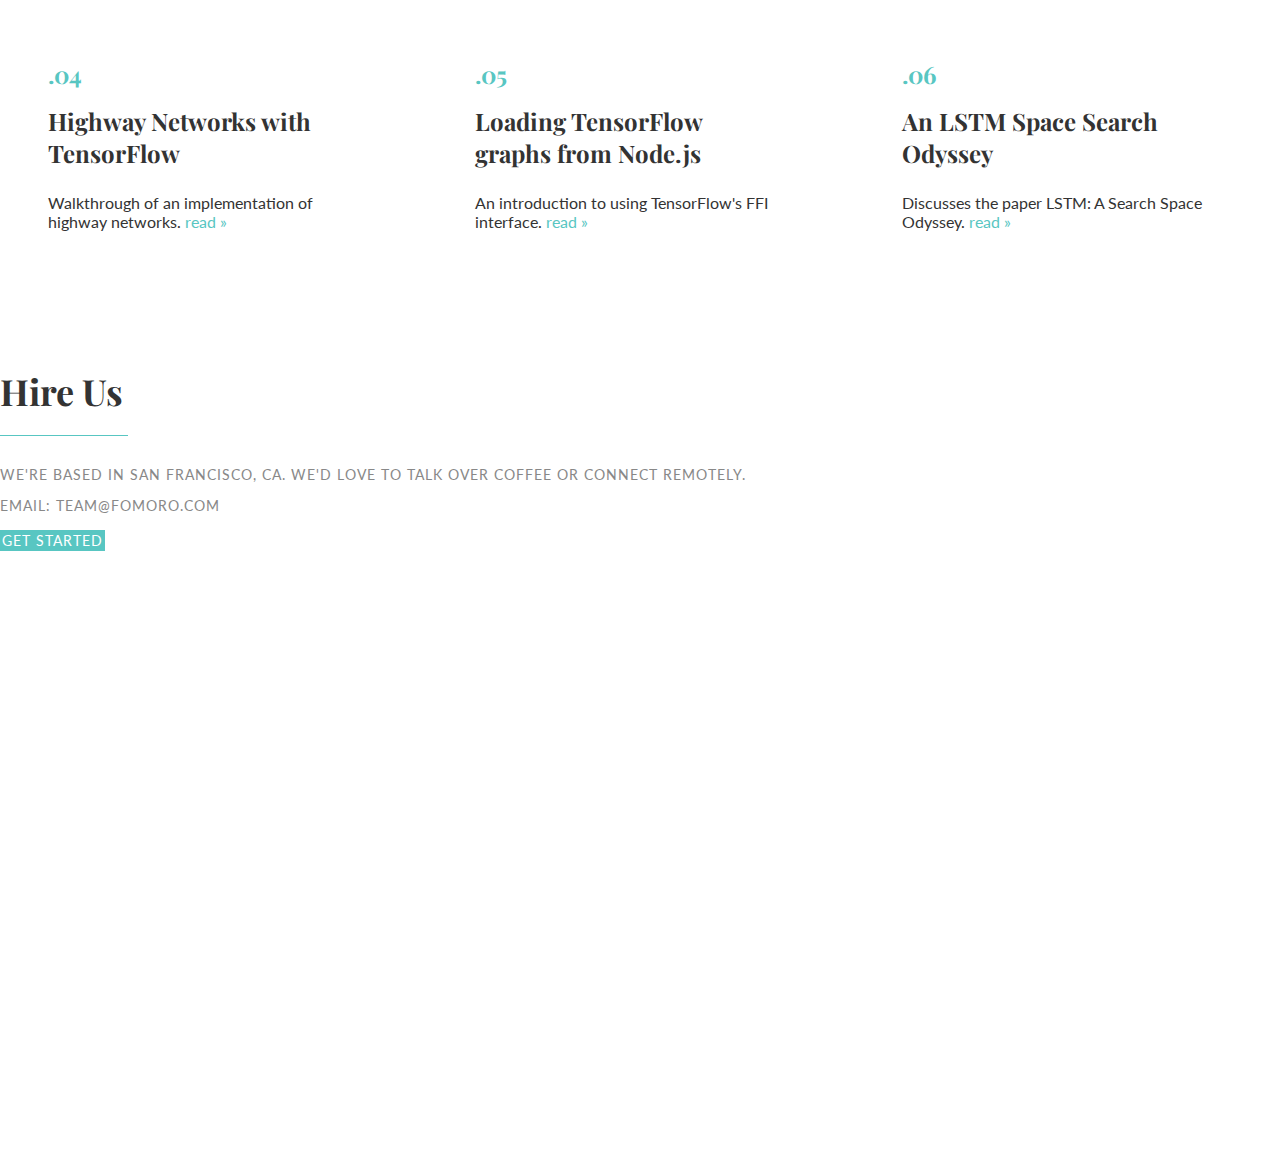
==== commit b2c8eae8: "added verification tag" ====
--- a/index.html
+++ b/index.html
@@ -5,7 +5,7 @@
     <meta http-equiv="X-UA-Compatible" content="IE=edge">
     <meta name="viewport" content="width=device-width, initial-scale=1, shrink-to-fit=no">
     <meta name="description" content="Machine learning you can use&mdash;consulting services">
-
+    <meta name="google-site-verification" content="T00FIitScR623o_aGPykD6SVFjm-_if5fDFonZGyK2M" />
     <title>Fomoro</title>
 
     <link href="favicon.ico" rel="icon">
@@ -75,7 +75,7 @@
     <section id="services">
       <div class="container">
         <h2 class="col-md-12">Focus on Your Project</h2>
-        <p class="col-md-12">Each week, we iterate and improve on the initial project. Our development cycle typically consists of running experiments, analyzing results, and making further changes to the model or dataset as indicated.</p>
+        <p class="col-md-12">Each week, we iterate and improve on the initial project. Our development cycle typically consists of running experiments and analyzing results.</p>
         <h3 class="col-md-12">During this process, we provide:</h3>
         <ul class="process col-md-12">
           <li><strong>Weekly Reports</strong>: These reports provide a detailed review of the experiments done, the outcomes of those experiments, and the best next steps for improvement. In addition to keeping you in the loop, the reports also serve as guideposts for the adjustment of project goals as domain experience and experimental evidence is accumulated.</li>
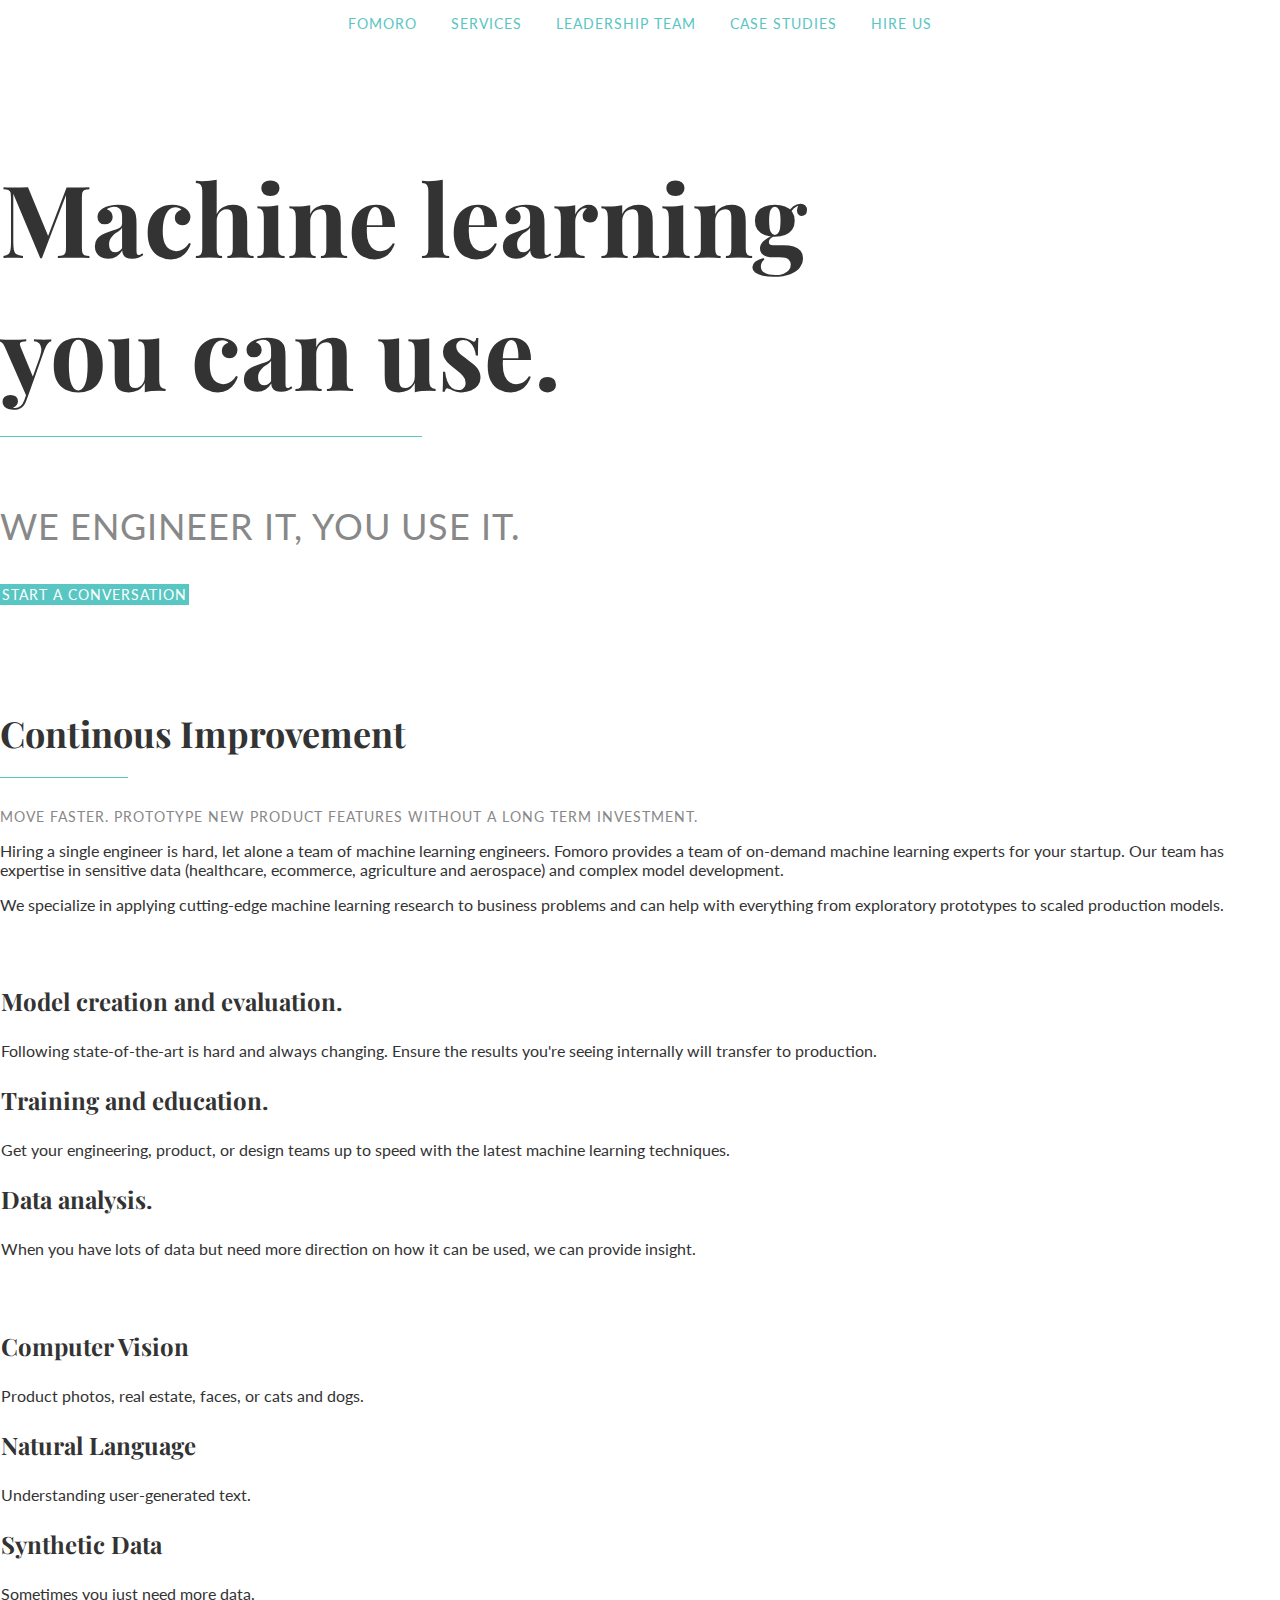
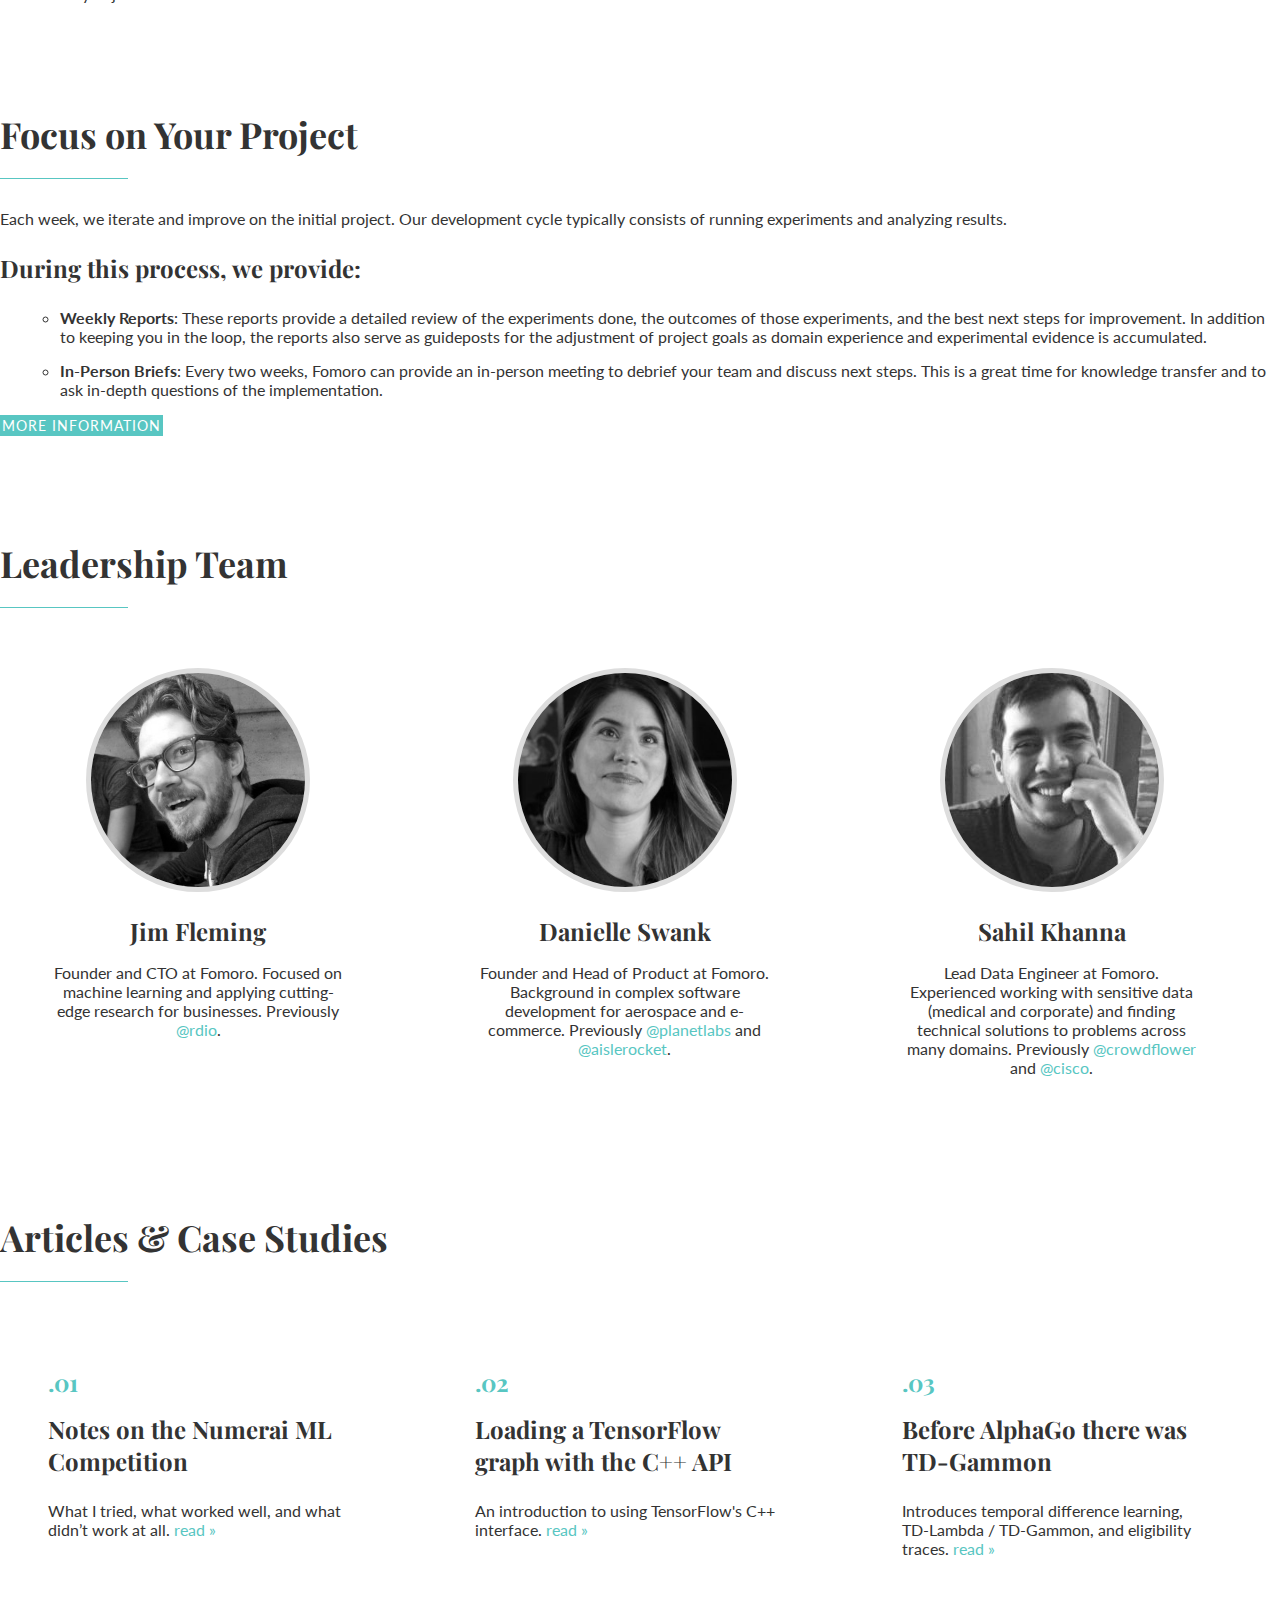
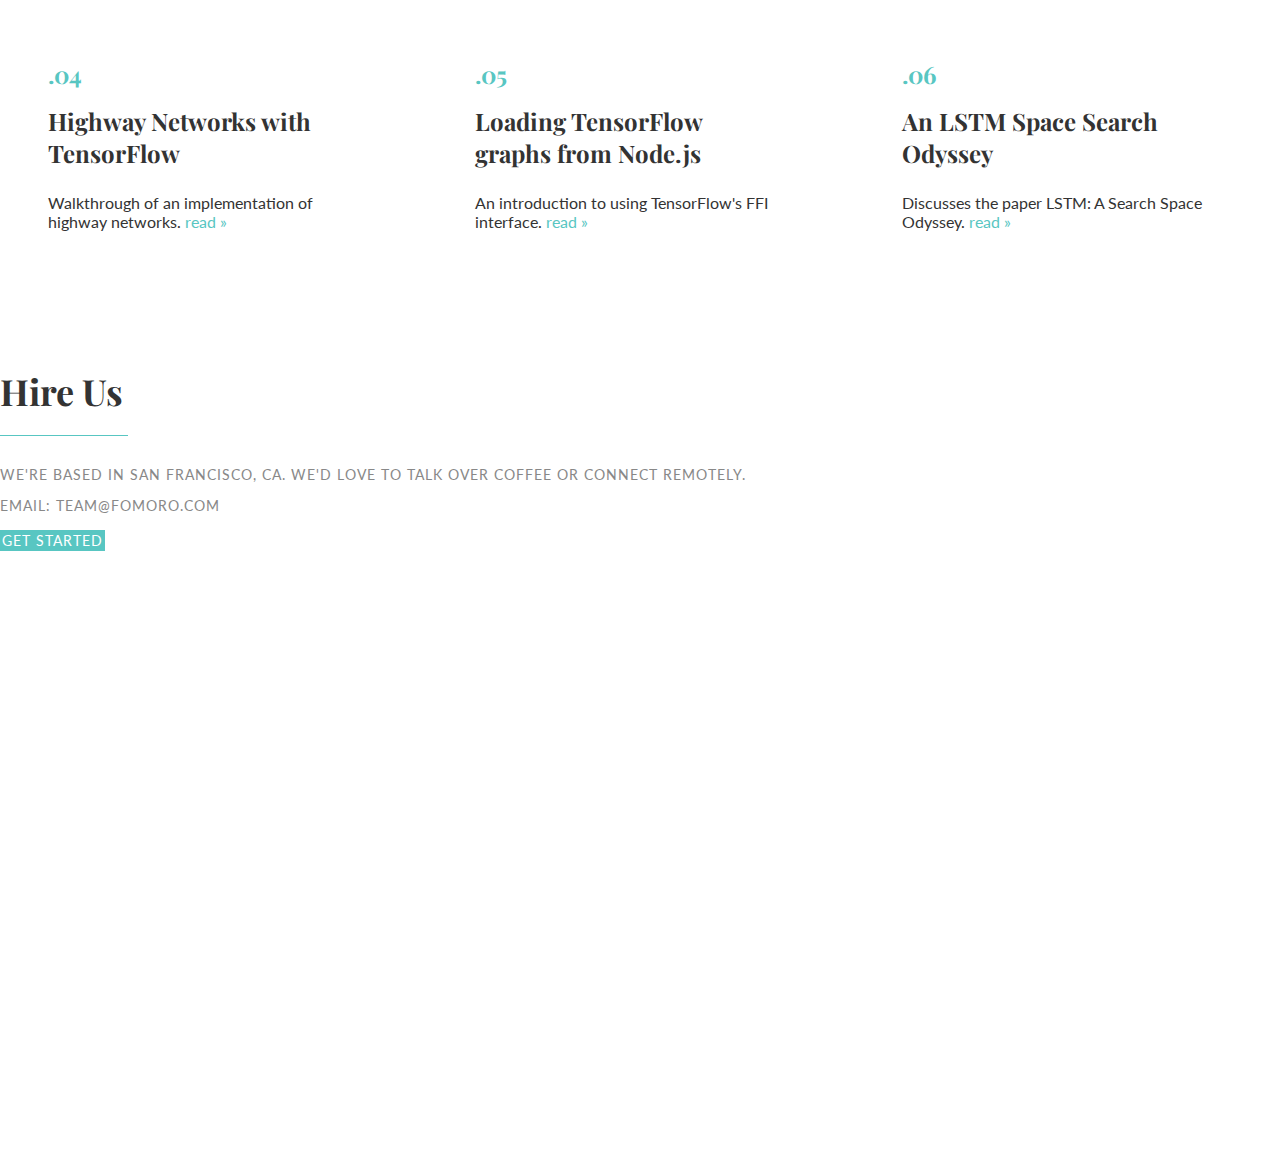
==== commit 0d8e6298: "Merge branch 'master' of github.com:fomorians/fomorians.github.io" ====
--- a/index.html
+++ b/index.html
@@ -37,7 +37,7 @@
       <div class="container">
         <h2 class="col-md-12">Continous Improvement</h2>
         <p class="sub-heading col-md-12">Move faster. Prototype new product features without a long term investment.</p>
-        <p class="col-md-12">Hiring a single engineer is hard, let alone a team of machine learning engineers. Fomoro provides a team of on-demand machine learning experts for your startup. Our team has expertise in sensitive data (heathcare, ecommerce, agriculture and aerospace) and complex model development. </p>
+        <p class="col-md-12">Hiring a single engineer is hard, let alone a team of machine learning engineers. Fomoro provides a team of on-demand machine learning experts for your startup. Our team has expertise in sensitive data (healthcare, ecommerce, agriculture and aerospace) and complex model development. </p>
         <p class="col-md-12">
            We specialize in applying cutting-edge machine learning research to business problems and can help with everything from exploratory prototypes to scaled production models.</p>
         </p>
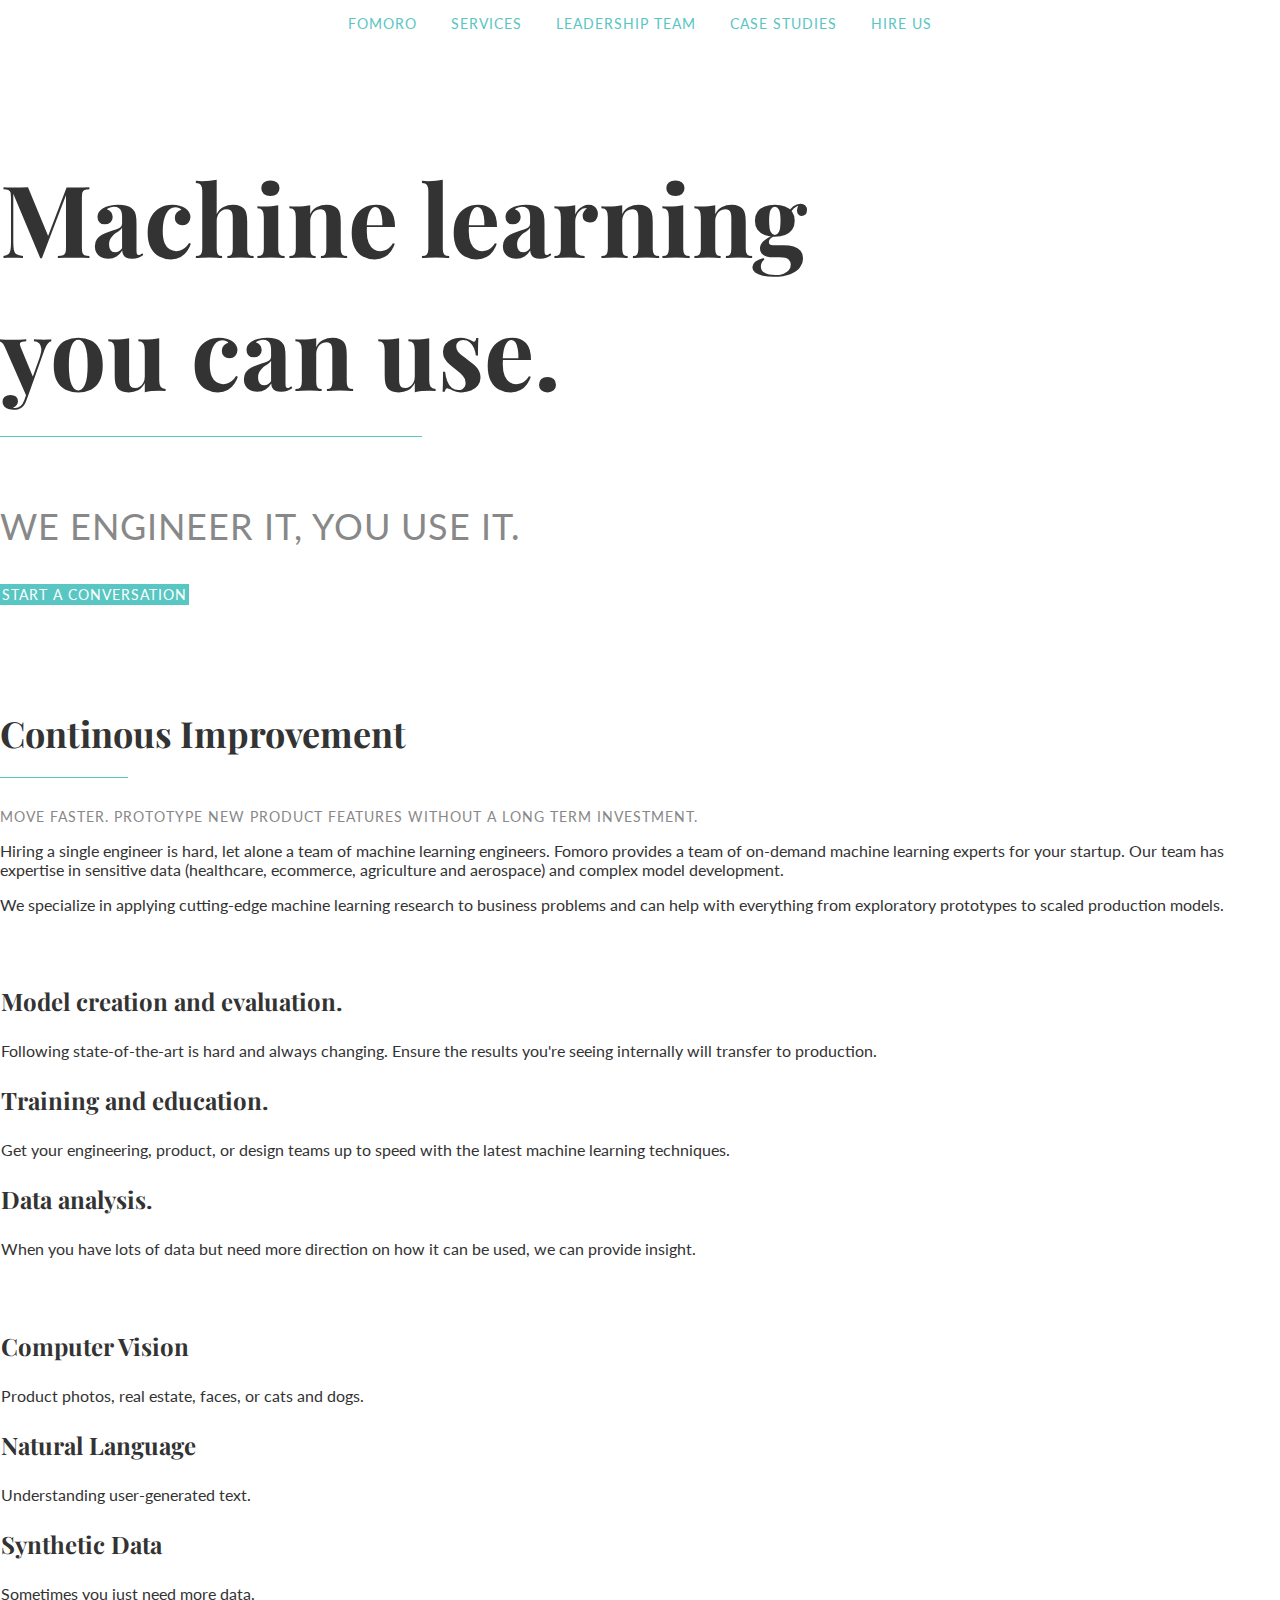
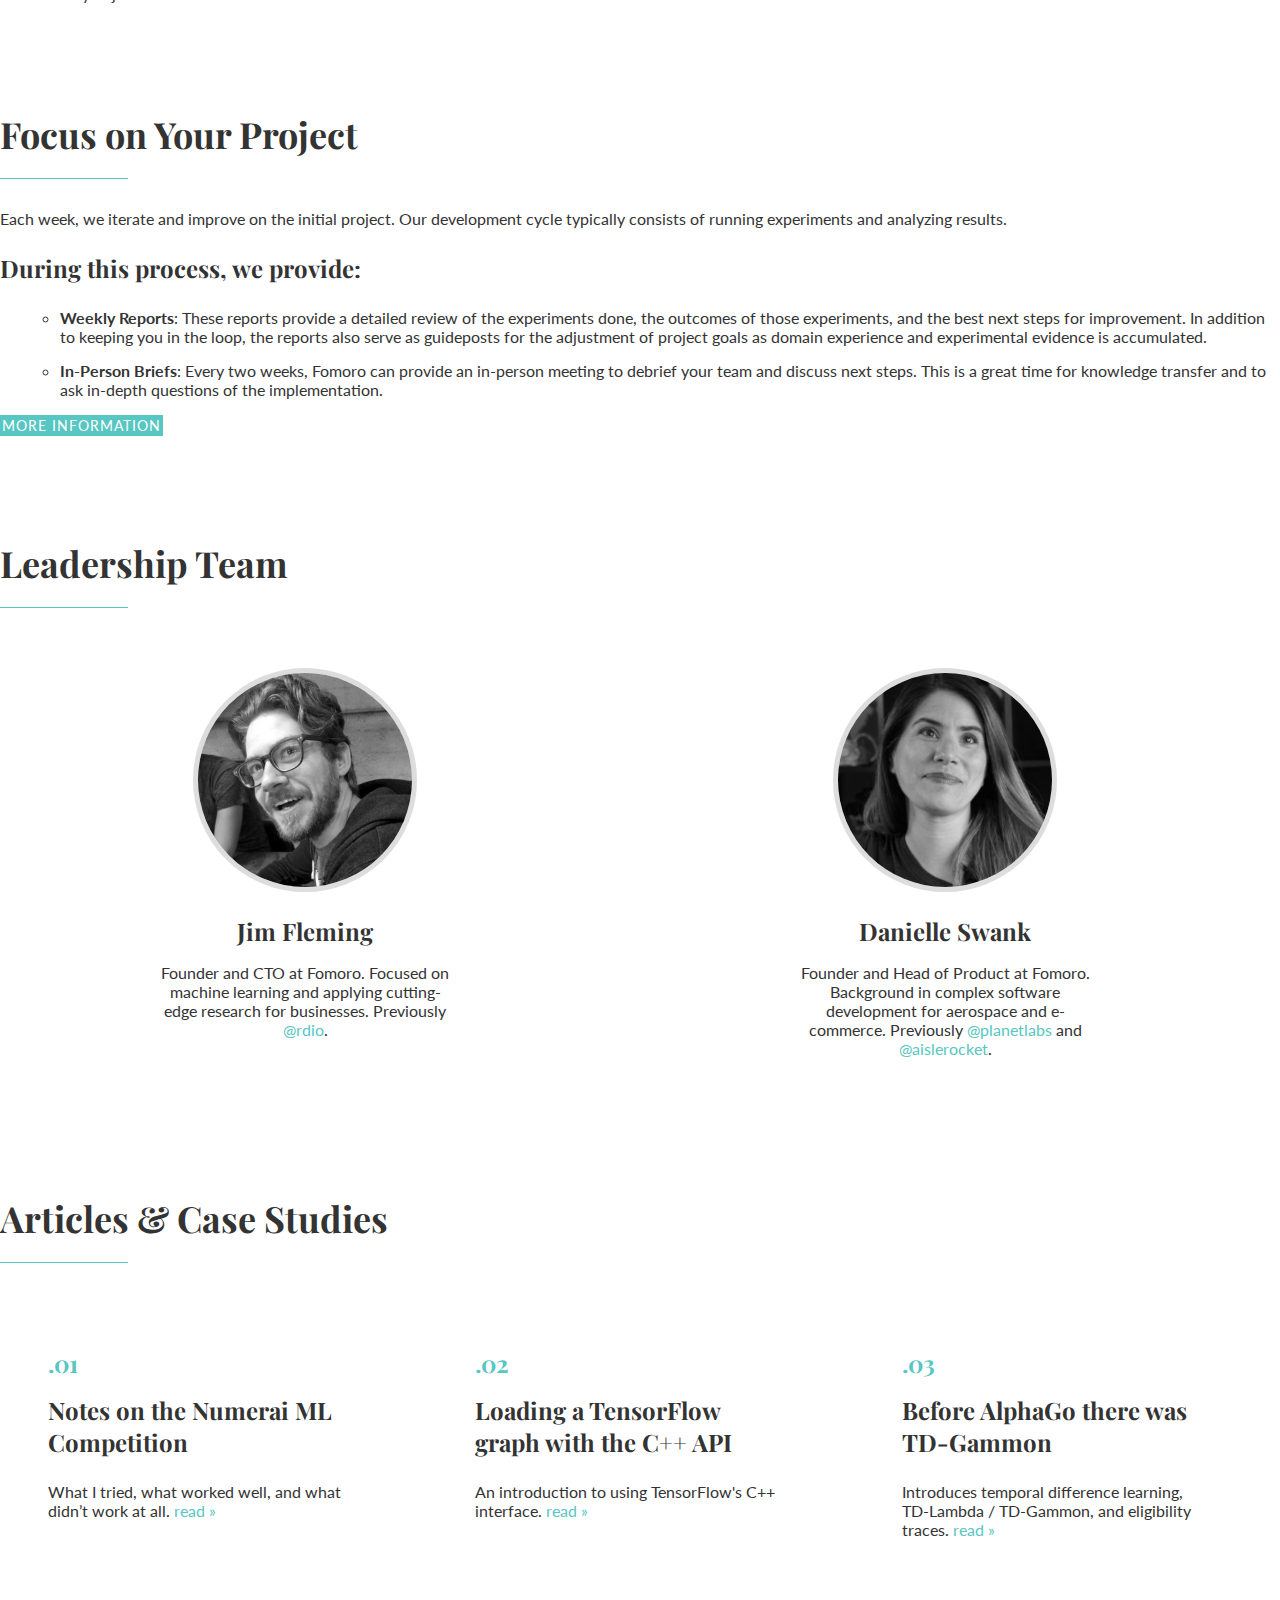
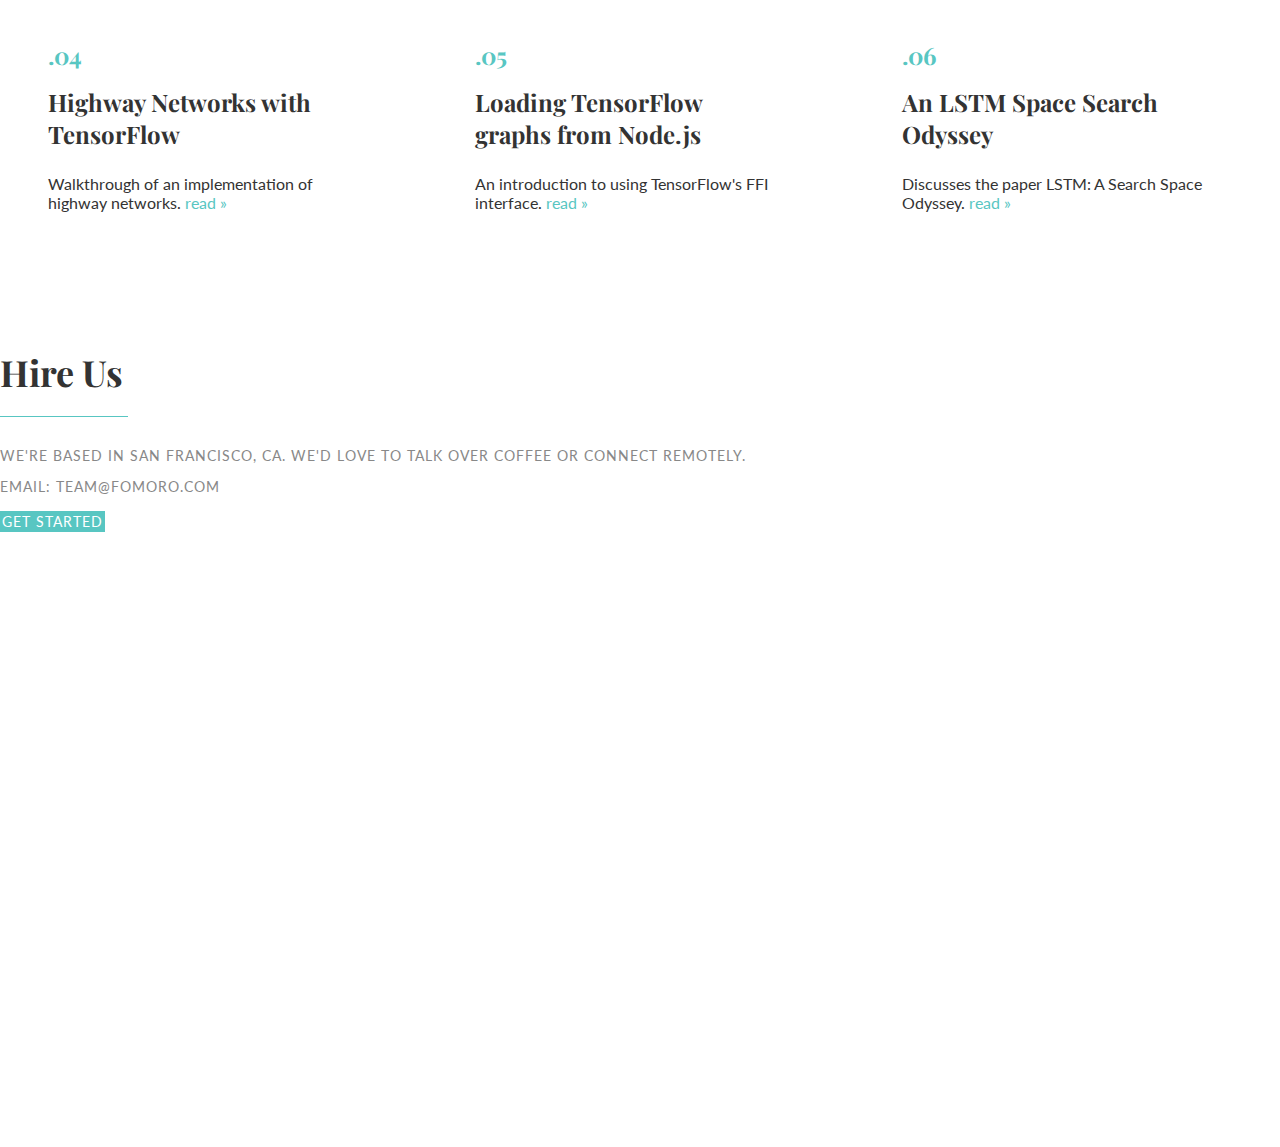
==== commit d5ceaee0: "Update team" ====
--- a/index.html
+++ b/index.html
@@ -100,11 +100,6 @@
               <h3>Danielle Swank</h3>
               <p>Founder and Head of Product at Fomoro. Background in complex software development for aerospace and e-commerce. Previously <a href="//twitter.com/planetlabs">@planetlabs</a> and <a href="//twitter.com/aislerocket">@aislerocket</a>.</p>
           </div>
-          <div class="item">
-              <img class="circle" src="/images/sahil.png">
-              <h3>Sahil Khanna</h3>
-              <p>Lead Data Engineer at Fomoro. Experienced working with sensitive data (medical and corporate) and finding technical solutions to problems across many domains. Previously <a href="//twitter.com/crowdflower">@crowdflower</a> and <a href="//twitter.com/cisco">@cisco</a>.</p>
-          </div>
         </div>
       </div>
     </section>
